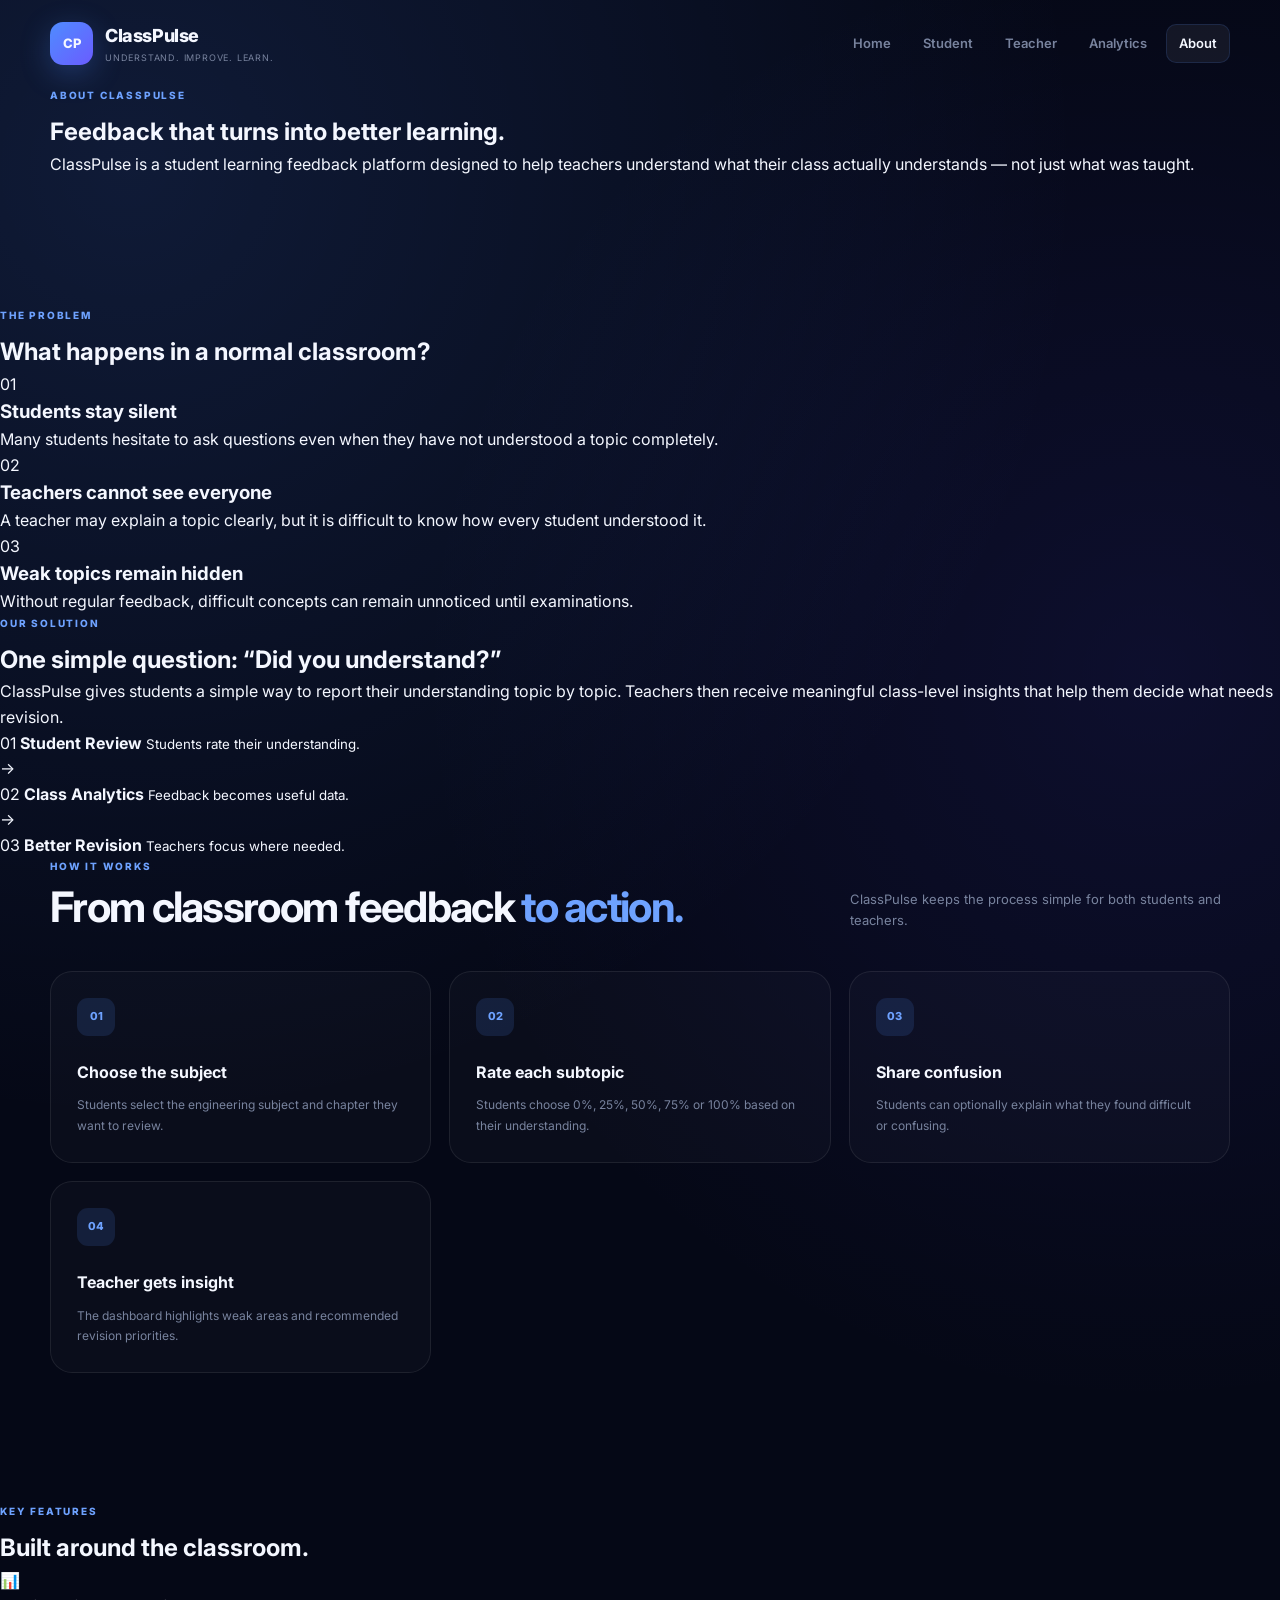
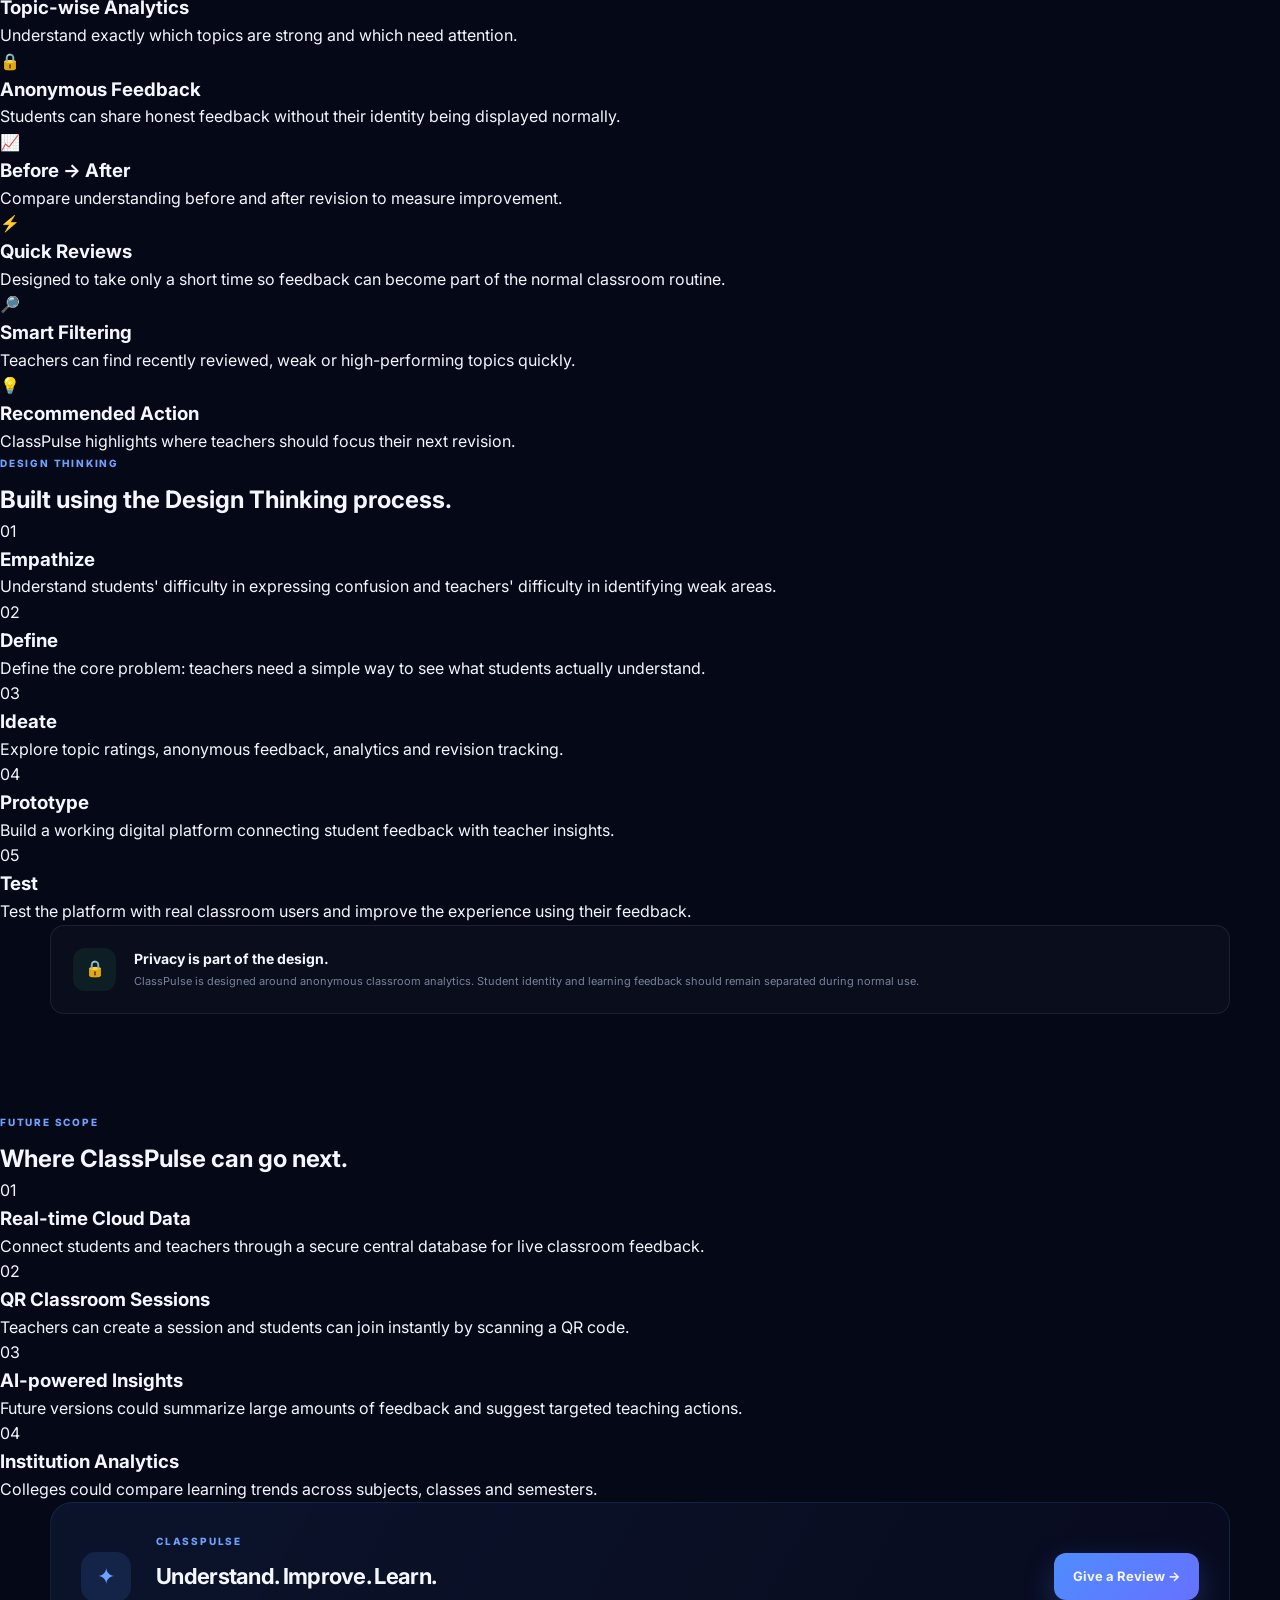
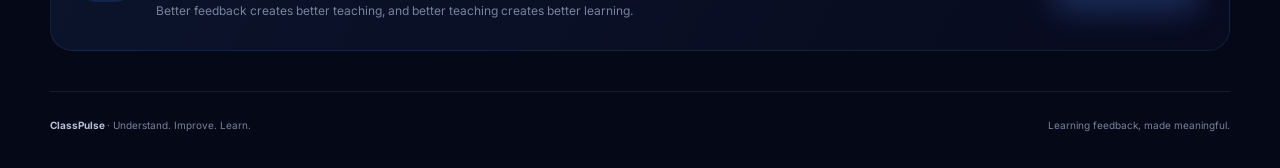
==== about.html @ 03b5fca6 "Create about.html" ====
<!DOCTYPE html>
<html lang="en">

<head>
  <meta charset="UTF-8">
  <meta name="viewport" content="width=device-width, initial-scale=1.0">

  <title>ClassPulse — About the Project</title>

  <link rel="preconnect" href="https://fonts.googleapis.com">
  <link rel="preconnect" href="https://fonts.gstatic.com" crossorigin>

  <link
    href="https://fonts.googleapis.com/css2?family=Inter:wght@400;500;600;700;800&display=swap"
    rel="stylesheet"
  >

  <link rel="stylesheet" href="style.css">
</head>


<body>

  <!-- ================= NAVBAR ================= -->

  <header class="navbar">

    <div class="brand">

      <div class="brand-icon">CP</div>

      <div>
        <h2>ClassPulse</h2>
        <span>Understand. Improve. Learn.</span>
      </div>

    </div>


    <nav>

      <a href="index.html">Home</a>

      <a href="student.html">Student</a>

      <a href="dashboard.html">Teacher</a>

      <a href="analytics.html">Analytics</a>

      <a href="about.html" class="active">About</a>

    </nav>

  </header>



  <main>


    <!-- ================= HERO ================= -->

    <section class="section">

      <div class="about-hero">

        <span class="eyebrow">
          ABOUT CLASSPULSE
        </span>

        <h1>
          Feedback that turns into
          <span>better learning.</span>
        </h1>

        <p>
          ClassPulse is a student learning feedback platform designed
          to help teachers understand what their class actually
          understands — not just what was taught.
        </p>

      </div>

    </section>



    <!-- ================= PROBLEM ================= -->

    <section class="dashboard-panel">

      <div class="panel-header">

        <div>

          <span class="eyebrow">
            THE PROBLEM
          </span>

          <h2>
            What happens in a normal classroom?
          </h2>

        </div>

      </div>


      <div class="about-grid">


        <div class="about-card">

          <div class="about-number">
            01
          </div>

          <h3>
            Students stay silent
          </h3>

          <p>
            Many students hesitate to ask questions even when
            they have not understood a topic completely.
          </p>

        </div>



        <div class="about-card">

          <div class="about-number">
            02
          </div>

          <h3>
            Teachers cannot see everyone
          </h3>

          <p>
            A teacher may explain a topic clearly, but it is
            difficult to know how every student understood it.
          </p>

        </div>



        <div class="about-card">

          <div class="about-number">
            03
          </div>

          <h3>
            Weak topics remain hidden
          </h3>

          <p>
            Without regular feedback, difficult concepts can
            remain unnoticed until examinations.
          </p>

        </div>

      </div>

    </section>



    <!-- ================= SOLUTION ================= -->

    <section class="dashboard-panel">

      <div class="about-solution">

        <div>

          <span class="eyebrow">
            OUR SOLUTION
          </span>

          <h2>
            One simple question:
            <span>“Did you understand?”</span>
          </h2>

          <p>
            ClassPulse gives students a simple way to report their
            understanding topic by topic. Teachers then receive
            meaningful class-level insights that help them decide
            what needs revision.
          </p>

        </div>


        <div class="solution-flow">

          <div>
            <span>01</span>
            <strong>Student Review</strong>
            <small>Students rate their understanding.</small>
          </div>

          <div class="flow-arrow">
            →
          </div>

          <div>
            <span>02</span>
            <strong>Class Analytics</strong>
            <small>Feedback becomes useful data.</small>
          </div>

          <div class="flow-arrow">
            →
          </div>

          <div>
            <span>03</span>
            <strong>Better Revision</strong>
            <small>Teachers focus where needed.</small>
          </div>

        </div>

      </div>

    </section>



    <!-- ================= HOW IT WORKS ================= -->

    <section class="section">

      <div class="section-heading">

        <div>

          <span class="eyebrow">
            HOW IT WORKS
          </span>

          <h2>
            From classroom feedback
            <span>to action.</span>
          </h2>

        </div>

        <p>
          ClassPulse keeps the process simple for both students
          and teachers.
        </p>

      </div>


      <div class="steps">


        <div class="step-card">

          <div class="step-number">
            01
          </div>

          <h3>
            Choose the subject
          </h3>

          <p>
            Students select the engineering subject and
            chapter they want to review.
          </p>

        </div>



        <div class="step-card">

          <div class="step-number">
            02
          </div>

          <h3>
            Rate each subtopic
          </h3>

          <p>
            Students choose 0%, 25%, 50%, 75% or 100%
            based on their understanding.
          </p>

        </div>



        <div class="step-card">

          <div class="step-number">
            03
          </div>

          <h3>
            Share confusion
          </h3>

          <p>
            Students can optionally explain what they found
            difficult or confusing.
          </p>

        </div>



        <div class="step-card">

          <div class="step-number">
            04
          </div>

          <h3>
            Teacher gets insight
          </h3>

          <p>
            The dashboard highlights weak areas and
            recommended revision priorities.
          </p>

        </div>

      </div>

    </section>



    <!-- ================= FEATURES ================= -->

    <section class="dashboard-panel">

      <div class="panel-header">

        <div>

          <span class="eyebrow">
            KEY FEATURES
          </span>

          <h2>
            Built around the classroom.
          </h2>

        </div>

      </div>


      <div class="feature-grid">


        <div class="feature-card">

          <span>📊</span>

          <h3>
            Topic-wise Analytics
          </h3>

          <p>
            Understand exactly which topics are strong
            and which need attention.
          </p>

        </div>



        <div class="feature-card">

          <span>🔒</span>

          <h3>
            Anonymous Feedback
          </h3>

          <p>
            Students can share honest feedback without
            their identity being displayed normally.
          </p>

        </div>



        <div class="feature-card">

          <span>📈</span>

          <h3>
            Before → After
          </h3>

          <p>
            Compare understanding before and after
            revision to measure improvement.
          </p>

        </div>



        <div class="feature-card">

          <span>⚡</span>

          <h3>
            Quick Reviews
          </h3>

          <p>
            Designed to take only a short time so feedback
            can become part of the normal classroom routine.
          </p>

        </div>



        <div class="feature-card">

          <span>🔎</span>

          <h3>
            Smart Filtering
          </h3>

          <p>
            Teachers can find recently reviewed, weak or
            high-performing topics quickly.
          </p>

        </div>



        <div class="feature-card">

          <span>💡</span>

          <h3>
            Recommended Action
          </h3>

          <p>
            ClassPulse highlights where teachers should
            focus their next revision.
          </p>

        </div>

      </div>

    </section>



    <!-- ================= DESIGN THINKING ================= -->

    <section class="dashboard-panel">

      <div class="panel-header">

        <div>

          <span class="eyebrow">
            DESIGN THINKING
          </span>

          <h2>
            Built using the Design Thinking process.
          </h2>

        </div>

      </div>


      <div class="design-thinking">


        <div class="dt-card">

          <span>01</span>

          <h3>
            Empathize
          </h3>

          <p>
            Understand students' difficulty in expressing
            confusion and teachers' difficulty in identifying
            weak areas.
          </p>

        </div>



        <div class="dt-card">

          <span>02</span>

          <h3>
            Define
          </h3>

          <p>
            Define the core problem: teachers need a simple
            way to see what students actually understand.
          </p>

        </div>



        <div class="dt-card">

          <span>03</span>

          <h3>
            Ideate
          </h3>

          <p>
            Explore topic ratings, anonymous feedback,
            analytics and revision tracking.
          </p>

        </div>



        <div class="dt-card">

          <span>04</span>

          <h3>
            Prototype
          </h3>

          <p>
            Build a working digital platform connecting
            student feedback with teacher insights.
          </p>

        </div>



        <div class="dt-card">

          <span>05</span>

          <h3>
            Test
          </h3>

          <p>
            Test the platform with real classroom users
            and improve the experience using their feedback.
          </p>

        </div>

      </div>

    </section>



    <!-- ================= PRIVACY ================= -->

    <section class="privacy-section">

      <div class="privacy-card">

        <div class="privacy-icon">
          🔒
        </div>

        <div>

          <h3>
            Privacy is part of the design.
          </h3>

          <p>
            ClassPulse is designed around anonymous classroom
            analytics. Student identity and learning feedback
            should remain separated during normal use.
          </p>

        </div>

      </div>

    </section>



    <!-- ================= FUTURE SCOPE ================= -->

    <section class="dashboard-panel">

      <div class="panel-header">

        <div>

          <span class="eyebrow">
            FUTURE SCOPE
          </span>

          <h2>
            Where ClassPulse can go next.
          </h2>

        </div>

      </div>


      <div class="future-grid">


        <div class="future-card">

          <span>01</span>

          <h3>
            Real-time Cloud Data
          </h3>

          <p>
            Connect students and teachers through a secure
            central database for live classroom feedback.
          </p>

        </div>



        <div class="future-card">

          <span>02</span>

          <h3>
            QR Classroom Sessions
          </h3>

          <p>
            Teachers can create a session and students can
            join instantly by scanning a QR code.
          </p>

        </div>



        <div class="future-card">

          <span>03</span>

          <h3>
            AI-powered Insights
          </h3>

          <p>
            Future versions could summarize large amounts
            of feedback and suggest targeted teaching actions.
          </p>

        </div>



        <div class="future-card">

          <span>04</span>

          <h3>
            Institution Analytics
          </h3>

          <p>
            Colleges could compare learning trends across
            subjects, classes and semesters.
          </p>

        </div>

      </div>

    </section>



    <!-- ================= FINAL CTA ================= -->

    <section class="insight-section">

      <div class="insight-card">

        <div class="insight-icon">
          ✦
        </div>

        <div>

          <span class="eyebrow">
            CLASSPULSE
          </span>

          <h2>
            Understand. Improve. Learn.
          </h2>

          <p>
            Better feedback creates better teaching,
            and better teaching creates better learning.
          </p>

        </div>

        <a href="student.html" class="primary-btn">
          Give a Review →
        </a>

      </div>

    </section>

  </main>



  <!-- ================= FOOTER ================= -->

  <footer>

    <div>

      <strong>
        ClassPulse
      </strong>

      <span>
        · Understand. Improve. Learn.
      </span>

    </div>

    <p>
      Learning feedback, made meaningful.
    </p>

  </footer>



  <script src="script.js"></script>

</body>

          </html>
---- style.css ----
/* =========================================
   CLASSPULSE — PREMIUM DESIGN SYSTEM
   ========================================= */

:root {
  --bg: #050816;
  --bg-soft: #080d20;
  --card: rgba(15, 23, 48, 0.72);
  --card-solid: #0d1530;

  --blue: #4f8cff;
  --blue-bright: #6ea2ff;
  --blue-soft: rgba(79, 140, 255, 0.14);

  --text: #f4f7ff;
  --text-soft: #b7c1d9;
  --text-muted: #78839e;

  --green: #36d399;
  --yellow: #f6c85f;
  --red: #ff647c;

  --border: rgba(255, 255, 255, 0.08);

  --radius: 22px;
  --radius-small: 14px;

  --shadow:
    0 20px 60px rgba(0, 0, 0, 0.35);

  --transition: 0.25s ease;
}


/* =========================================
   RESET
   ========================================= */

* {
  margin: 0;
  padding: 0;
  box-sizing: border-box;
}

html {
  scroll-behavior: smooth;
}

body {
  min-height: 100vh;

  background:
    radial-gradient(
      circle at 10% 5%,
      rgba(79, 140, 255, 0.14),
      transparent 28%
    ),
    radial-gradient(
      circle at 90% 20%,
      rgba(88, 75, 255, 0.10),
      transparent 25%
    ),
    var(--bg);

  color: var(--text);

  font-family: "Inter", sans-serif;

  line-height: 1.6;

  overflow-x: hidden;
}

a {
  color: inherit;
  text-decoration: none;
}

button {
  font-family: inherit;
}

::selection {
  background: rgba(79, 140, 255, 0.35);
}


/* =========================================
   NAVBAR
   ========================================= */

.navbar {
  width: min(1180px, calc(100% - 40px));

  margin: 0 auto;

  padding: 22px 0;

  display: flex;
  align-items: center;
  justify-content: space-between;

  position: relative;
  z-index: 10;
}

.brand {
  display: flex;
  align-items: center;
  gap: 12px;
}

.brand-icon {
  width: 43px;
  height: 43px;

  display: grid;
  place-items: center;

  border-radius: 13px;

  background:
    linear-gradient(
      135deg,
      var(--blue),
      #6a5cff
    );

  font-size: 13px;
  font-weight: 800;

  box-shadow:
    0 8px 30px rgba(79, 140, 255, 0.28);
}

.brand h2 {
  font-size: 18px;
  font-weight: 800;

  letter-spacing: -0.4px;
}

.brand span {
  display: block;

  color: var(--text-muted);

  font-size: 9px;
  letter-spacing: 0.8px;
  text-transform: uppercase;
}

nav {
  display: flex;
  align-items: center;
  gap: 6px;
}

nav a {
  padding: 9px 13px;

  color: var(--text-muted);

  font-size: 13px;
  font-weight: 600;

  border-radius: 10px;

  transition: var(--transition);
}

nav a:hover,
nav a.active {
  color: var(--text);
  background: rgba(255, 255, 255, 0.06);
}

nav a.active {
  box-shadow:
    inset 0 0 0 1px rgba(79, 140, 255, 0.15);
}


/* =========================================
   HERO
   ========================================= */

.hero {
  width: min(1180px, calc(100% - 40px));

  margin: 80px auto 120px;

  display: grid;

  grid-template-columns: 1.15fr 0.85fr;

  gap: 80px;

  align-items: center;
}

.hero-content {
  max-width: 650px;
}

.badge {
  width: fit-content;

  display: flex;
  align-items: center;
  gap: 8px;

  padding: 7px 12px;

  border: 1px solid rgba(79, 140, 255, 0.18);

  border-radius: 100px;

  background: rgba(79, 140, 255, 0.08);

  color: var(--blue-bright);

  font-size: 11px;
  font-weight: 600;

  margin-bottom: 24px;
}

.pulse-dot {
  width: 7px;
  height: 7px;

  border-radius: 50%;

  background: var(--green);

  box-shadow:
    0 0 12px rgba(54, 211, 153, 0.7);
}

.hero h1 {
  max-width: 700px;

  font-size: clamp(42px, 6vw, 72px);

  line-height: 1.04;

  letter-spacing: -3.5px;

  font-weight: 800;

  margin-bottom: 25px;
}

.hero h1 span {
  display: block;

  background:
    linear-gradient(
      90deg,
      #ffffff,
      var(--blue-bright)
    );

  -webkit-background-clip: text;
  background-clip: text;

  color: transparent;
}

.hero-content > p {
  max-width: 570px;

  color: var(--text-soft);

  font-size: 16px;

  line-height: 1.8;

  margin-bottom: 32px;
}

.hero-buttons {
  display: flex;
  gap: 12px;
  flex-wrap: wrap;
}

.primary-btn,
.secondary-btn {
  display: inline-flex;

  align-items: center;
  justify-content: center;

  padding: 13px 19px;

  border-radius: 12px;

  font-size: 13px;
  font-weight: 700;

  transition:
    transform var(--transition),
    box-shadow var(--transition),
    background var(--transition);
}

.primary-btn {
  background:
    linear-gradient(
      135deg,
      var(--blue),
      #6671ff
    );

  box-shadow:
    0 12px 30px rgba(79, 140, 255, 0.25);
}

.primary-btn:hover {
  transform: translateY(-2px);

  box-shadow:
    0 16px 38px rgba(79, 140, 255, 0.34);
}

.secondary-btn {
  border: 1px solid var(--border);

  background: rgba(255, 255, 255, 0.035);

  color: var(--text-soft);
}

.secondary-btn:hover {
  transform: translateY(-2px);

  background: rgba(255, 255, 255, 0.07);

  color: var(--text);
}


/* =========================================
   HERO STAT CARD
   ========================================= */

.hero-card {
  padding: 28px;

  border: 1px solid var(--border);

  border-radius: 26px;

  background:
    linear-gradient(
      145deg,
      rgba(19, 30, 63, 0.85),
      rgba(9, 15, 34, 0.72)
    );

  backdrop-filter: blur(18px);

  box-shadow: var(--shadow);

  position: relative;

  overflow: hidden;
}

.hero-card::before {
  content: "";

  position: absolute;

  width: 180px;
  height: 180px;

  right: -70px;
  top: -80px;

  background: rgba(79, 140, 255, 0.18);

  filter: blur(50px);

  border-radius: 50%;
}

.card-top {
  display: flex;
  justify-content: space-between;
  align-items: center;

  color: var(--text-muted);

  font-size: 11px;

  margin-bottom: 18px;
}

.live {
  color: var(--green);

  font-size: 9px;
  font-weight: 700;

  letter-spacing: 1px;
}

.hero-card h3 {
  font-size: 21px;

  margin-bottom: 28px;
}

.overall {
  display: flex;

  align-items: center;
  justify-content: space-between;
}

.overall small {
  display: block;

  color: var(--text-muted);

  font-size: 11px;

  margin-bottom: 4px;
}

.overall strong {
  font-size: 34px;

  letter-spacing: -1px;
}

.circle-score {
  width: 72px;
  height: 72px;

  display: grid;
  place-items: center;

  border-radius: 50%;

  border: 5px solid rgba(79, 140, 255, 0.2);

  box-shadow:
    inset 0 0 20px rgba(79, 140, 255, 0.12);

  color: var(--blue-bright);

  font-size: 20px;
  font-weight: 800;
}

.mini-progress {
  height: 7px;

  margin: 24px 0;

  border-radius: 20px;

  background: rgba(255, 255, 255, 0.07);

  overflow: hidden;
}

.mini-progress div {
  height: 100%;

  border-radius: inherit;

  background:
    linear-gradient(
      90deg,
      var(--blue),
      var(--blue-bright)
    );

  box-shadow:
    0 0 16px rgba(79, 140, 255, 0.4);
}

.hero-card-footer {
  display: flex;
  justify-content: space-between;

  color: var(--text-muted);

  font-size: 11px;
}


/* =========================================
   GENERAL SECTIONS
   ========================================= */

.section,
.teacher-section,
.insight-section,
.privacy-section {
  width: min(1180px, calc(100% - 40px));

  margin-left: auto;
  margin-right: auto;
}

.section {
  margin-bottom: 130px;
}

.teacher-section {
  margin-bottom: 110px;
}

.section-heading {
  display: flex;

  align-items: flex-end;
  justify-content: space-between;

  gap: 30px;

  margin-bottom: 40px;
}

.eyebrow {
  display: block;

  color: var(--blue-bright);

  font-size: 10px;
  font-weight: 800;

  letter-spacing: 1.8px;

  margin-bottom: 10px;
}

.section-heading h2 {
  font-size: clamp(28px, 4vw, 42px);

  line-height: 1.1;

  letter-spacing: -1.7px;
}

.section-heading h2 span {
  color: var(--blue-bright);
}

.section-heading > p {
  max-width: 380px;

  color: var(--text-muted);

  font-size: 13px;
}


/* =========================================
   HOW IT WORKS
   ========================================= */

.steps {
  display: grid;

  grid-template-columns:
    repeat(3, 1fr);

  gap: 18px;
}

.step-card {
  padding: 26px;

  border: 1px solid var(--border);

  border-radius: var(--radius);

  background:
    rgba(255, 255, 255, 0.025);

  transition:
    transform var(--transition),
    border-color var(--transition),
    background var(--transition);
}

.step-card:hover {
  transform: translateY(-5px);

  border-color:
    rgba(79, 140, 255, 0.2);

  background:
    rgba(79, 140, 255, 0.045);
}

.step-number {
  width: 38px;
  height: 38px;

  display: grid;
  place-items: center;

  margin-bottom: 24px;

  border-radius: 11px;

  background: var(--blue-soft);

  color: var(--blue-bright);

  font-size: 11px;
  font-weight: 800;
}

.step-card h3 {
  font-size: 16px;

  margin-bottom: 10px;
}

.step-card p {
  color: var(--text-muted);

  font-size: 12px;

  line-height: 1.7;
}


/* =========================================
   SUBJECT CARDS
   ========================================= */

.subjects-grid {
  display: grid;

  grid-template-columns:
    repeat(2, 1fr);

  gap: 15px;
}

.subject-card {
  min-height: 150px;

  display: flex;

  align-items: center;

  gap: 17px;

  padding: 21px;

  border: 1px solid var(--border);

  border-radius: var(--radius);

  background:
    linear-gradient(
      145deg,
      rgba(17, 27, 56, 0.72),
      rgba(9, 14, 31, 0.72)
    );

  backdrop-filter: blur(14px);

  transition:
    transform var(--transition),
    border-color var(--transition),
    box-shadow var(--transition);

  position: relative;

  overflow: hidden;
}

.subject-card::after {
  content: "";

  position: absolute;

  width: 100px;
  height: 100px;

  right: -50px;
  bottom: -50px;

  border-radius: 50%;

  background: rgba(79, 140, 255, 0.09);

  filter: blur(20px);

  transition: var(--transition);
}

.subject-card:hover {
  transform: translateY(-4px);

  border-color:
    rgba(79, 140, 255, 0.28);

  box-shadow:
    0 18px 45px rgba(0, 0, 0, 0.22);
}

.subject-card:hover::after {
  transform: scale(1.5);
}

.subject-icon {
  width: 52px;
  height: 52px;

  flex-shrink: 0;

  display: grid;
  place-items: center;

  border-radius: 15px;

  background:
    linear-gradient(
      135deg,
      rgba(79, 140, 255, 0.18),
      rgba(105, 91, 255, 0.15)
    );

  border:
    1px solid rgba(79, 140, 255, 0.14);

  color: var(--blue-bright);

  font-size: 13px;
  font-weight: 800;
}

.subject-info {
  min-width: 0;

  flex: 1;
}

.subject-info h3 {
  font-size: 14px;

  margin-bottom: 4px;

  white-space: nowrap;

  overflow: hidden;

  text-overflow: ellipsis;
}

.subject-info p {
  color: var(--text-muted);

  font-size: 10px;

  margin-bottom: 14px;
}

.subject-progress {
  height: 5px;

  background:
    rgba(255, 255, 255, 0.07);

  border-radius: 20px;

  overflow: hidden;

  margin-bottom: 8px;
}

.subject-progress div {
  height: 100%;

  border-radius: inherit;

  background:
    linear-gradient(
      90deg,
      var(--blue),
      var(--blue-bright)
    );
}

.subject-bottom {
  display: flex;

  justify-content: space-between;

  font-size: 9px;

  color: var(--text-muted);
}

.subject-bottom strong {
  color: var(--text-soft);
}

.arrow {
  color: var(--text-muted);

  font-size: 18px;

  transition: var(--transition);
}

.subject-card:hover .arrow {
  color: var(--blue-bright);

  transform: translateX(4px);
}


/* =========================================
   INSIGHT SECTION
   ========================================= */

.insight-section {
  margin-bottom: 40px;
}

.insight-card {
  display: grid;

  grid-template-columns:
    auto 1fr auto;

  align-items: center;

  gap: 25px;

  padding: 30px;

  border: 1px solid rgba(79, 140, 255, 0.14);

  border-radius: var(--radius);

  background:
    linear-gradient(
      120deg,
      rgba(79, 140, 255, 0.09),
      rgba(99, 85, 255, 0.045)
    );
}

.insight-icon {
  width: 50px;
  height: 50px;

  display: grid;
  place-items: center;

  border-radius: 15px;

  background: var(--blue-soft);

  color: var(--blue-bright);

  font-size: 22px;
}

.insight-card h2 {
  font-size: 22px;

  letter-spacing: -0.7px;

  margin-bottom: 6px;
}

.insight-card p {
  max-width: 600px;

  color: var(--text-muted);

  font-size: 12px;
}

.insight-result {
  min-width: 210px;

  padding: 17px;

  border:
    1px solid rgba(255, 255, 255, 0.07);

  border-radius: 15px;

  background:
    rgba(0, 0, 0, 0.16);
}

.insight-result span,
.insight-result small {
  display: block;

  color: var(--text-muted);

  font-size: 9px;
}

.insight-result strong {
  display: block;

  color: var(--text);

  font-size: 13px;

  margin: 5px 0;
}


/* =========================================
   PRIVACY
   ========================================= */

.privacy-section {
  margin-bottom: 100px;
}

.privacy-card {
  display: flex;

  align-items: center;

  gap: 18px;

  padding: 22px;

  border: 1px solid var(--border);

  border-radius: var(--radius-small);

  background:
    rgba(255, 255, 255, 0.025);
}

.privacy-icon {
  width: 43px;
  height: 43px;

  flex-shrink: 0;

  display: grid;
  place-items: center;

  border-radius: 12px;

  background:
    rgba(54, 211, 153, 0.08);
}

.privacy-card h3 {
  font-size: 14px;

  margin-bottom: 3px;
}

.privacy-card p {
  color: var(--text-muted);

  font-size: 11px;
}


/* =========================================
   FOOTER
   ========================================= */

footer {
  width: min(1180px, calc(100% - 40px));

  margin: 0 auto;

  padding: 25px 0 35px;

  border-top: 1px solid var(--border);

  display: flex;

  justify-content: space-between;

  gap: 20px;

  color: var(--text-muted);

  font-size: 10px;
}

footer strong {
  color: var(--text-soft);
}

footer p {
  text-align: right;
}


/* =========================================
   MOBILE
   ========================================= */

@media (max-width: 850px) {

  .navbar {
    flex-direction: column;

    align-items: flex-start;

    gap: 18px;
  }

  nav {
    width: 100%;

    overflow-x: auto;

    padding-bottom: 3px;
  }

  nav a {
    white-space: nowrap;
  }


  .hero {
    grid-template-columns: 1fr;

    gap: 45px;

    margin-top: 55px;

    margin-bottom: 90px;
  }

  .hero h1 {
    letter-spacing: -2.5px;
  }


  .steps {
    grid-template-columns: 1fr;
  }


  .subjects-grid {
    grid-template-columns: 1fr;
  }


  .section-heading {
    flex-direction: column;

    align-items: flex-start;
  }


  .insight-card {
    grid-template-columns: auto 1fr;
  }

  .insight-result {
    grid-column: 1 / -1;

    width: 100%;
  }

}


@media (max-width: 520px) {

  .navbar,
  .hero,
  .section,
  .teacher-section,
  .insight-section,
  .privacy-section,
  footer {
    width: min(100% - 26px, 1180px);
  }


  .navbar {
    padding-top: 16px;
  }


  .hero {
    margin-top: 42px;
  }


  .hero h1 {
    font-size: 42px;

    letter-spacing: -2.2px;
  }

  .hero-content > p {
    font-size: 14px;
  }


  .hero-card {
    padding: 22px;
  }


  .subject-card {
    padding: 17px;

    min-height: 135px;
  }

  .subject-icon {
    width: 45px;
    height: 45px;

    border-radius: 13px;
  }


  .subject-info h3 {
    white-space: normal;
  }


  .insight-card {
    padding: 22px;

    grid-template-columns: 1fr;
  }

  .insight-icon {
    width: 45px;
    height: 45px;
  }


  .privacy-card {
    align-items: flex-start;
  }


  footer {
    flex-direction: column;
  }

  footer p {
    text-align: left;
  }

}


/* =========================================
   SUBTLE ANIMATION
   ========================================= */

@keyframes floatIn {

  from {
    opacity: 0;
    transform: translateY(12px);
  }

  to {
    opacity: 1;
    transform: translateY(0);
  }

}

.hero-content,
.hero-card,
.step-card,
.subject-card,
.insight-card,
.privacy-card {
  animation: floatIn 0.7s ease both;
    }/* ============================= */
/* STUDENT REVIEW PAGE */
/* ============================= */

.student-subject {
  width: 100%;
  border: 1px solid var(--border);
  background: rgba(255,255,255,0.03);
  color: var(--text);
  text-align: left;
  cursor: pointer;
  transition: 0.25s ease;
}

.student-subject:hover,
.student-subject.selected {
  border-color: var(--blue);
  background: rgba(37,99,235,0.12);
  transform: translateY(-3px);
}

.chapter-list {
  display: grid;
  gap: 12px;
  margin-top: 25px;
}

.chapter-list button {
  width: 100%;
  display: grid;
  grid-template-columns: 45px 1fr auto;
  align-items: center;
  gap: 15px;
  padding: 18px;
  border-radius: 16px;
  border: 1px solid var(--border);
  background: rgba(255,255,255,0.03);
  color: var(--text);
  text-align: left;
  cursor: pointer;
  transition: 0.25s ease;
}

.chapter-list button:hover,
.chapter-list button.selected {
  border-color: var(--blue);
  background: rgba(37,99,235,0.12);
  transform: translateX(4px);
}

.chapter-list button span {
  color: var(--blue);
  font-weight: 800;
}

.chapter-list button strong {
  font-size: 16px;
}

.chapter-list button small {
  color: var(--muted);
}


/* TOPIC RATINGS */

.topic-rating {
  margin-top: 22px;
  padding: 22px;
  border: 1px solid var(--border);
  border-radius: 18px;
  background: rgba(255,255,255,0.025);
}

.topic-title h3 {
  margin-bottom: 6px;
}

.topic-title p {
  color: var(--muted);
  font-size: 14px;
}


.rating-options {
  display: flex;
  gap: 10px;
  flex-wrap: wrap;
  margin-top: 18px;
}

.rating-options label {
  cursor: pointer;
}

.rating-options input {
  display: none;
}

.rating-options span {
  display: block;
  min-width: 58px;
  padding: 11px 13px;
  text-align: center;
  border-radius: 12px;
  border: 1px solid var(--border);
  color: var(--muted);
  transition: 0.2s ease;
}

.rating-options span:hover {
  border-color: var(--blue);
  color: white;
}

.rating-options input:checked + span {
  background: var(--blue);
  border-color: var(--blue);
  color: white;
  box-shadow: 0 0 18px rgba(37,99,235,0.35);
}


/* CHECKBOXES */

.checkbox-grid {
  display: grid;
  grid-template-columns: repeat(2, 1fr);
  gap: 12px;
  margin: 18px 0 25px;
}

.checkbox-grid label {
  padding: 14px;
  border: 1px solid var(--border);
  border-radius: 12px;
  background: rgba(255,255,255,0.025);
  cursor: pointer;
}

.checkbox-grid input {
  margin-right: 8px;
  accent-color: var(--blue);
}


/* REVIEW TEXTAREA */

.review-label {
  display: block;
  margin-bottom: 10px;
  font-weight: 600;
}

textarea {
  width: 100%;
  min-height: 130px;
  resize: vertical;
  padding: 16px;
  border-radius: 14px;
  border: 1px solid var(--border);
  background: rgba(255,255,255,0.04);
  color: white;
  font-family: inherit;
  outline: none;
}

textarea:focus {
  border-color: var(--blue);
  box-shadow: 0 0 20px rgba(37,99,235,0.15);
}

.privacy-note {
  margin-top: 18px;
  padding: 14px;
  border-radius: 12px;
  background: rgba(34,197,94,0.07);
  border: 1px solid rgba(34,197,94,0.2);
  color: #b7e8c4;
  font-size: 13px;
}

.submit-review {
  margin-top: 22px;
  border: none;
  cursor: pointer;
}


/* MOBILE */

@media (max-width: 650px) {

  .checkbox-grid {
    grid-template-columns: 1fr;
  }

  .chapter-list button {
    grid-template-columns: 35px 1fr;
  }

  .chapter-list button small {
    grid-column: 2;
  }

  .rating-options {
    gap: 7px;
  }

  .rating-options span {
    min-width: 50px;
    padding: 10px 8px;
    font-size: 13px;
  }

   }
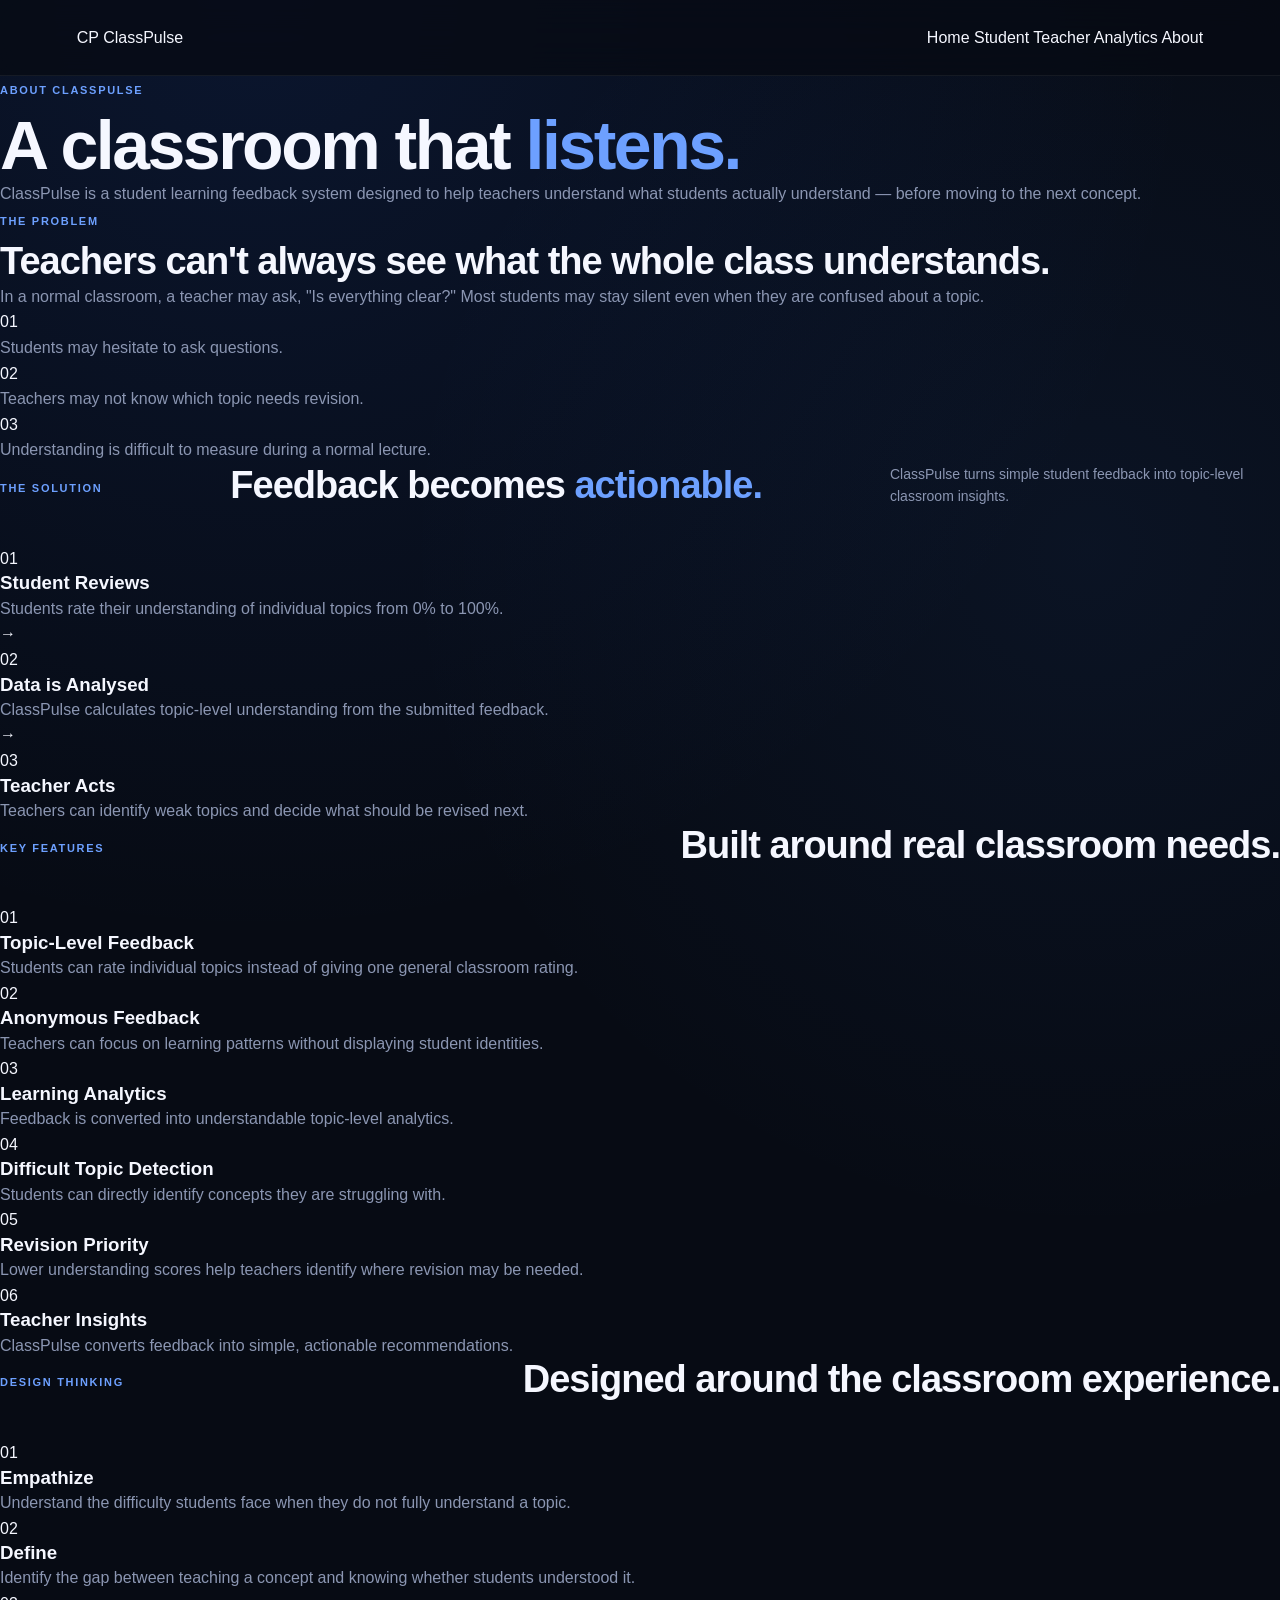
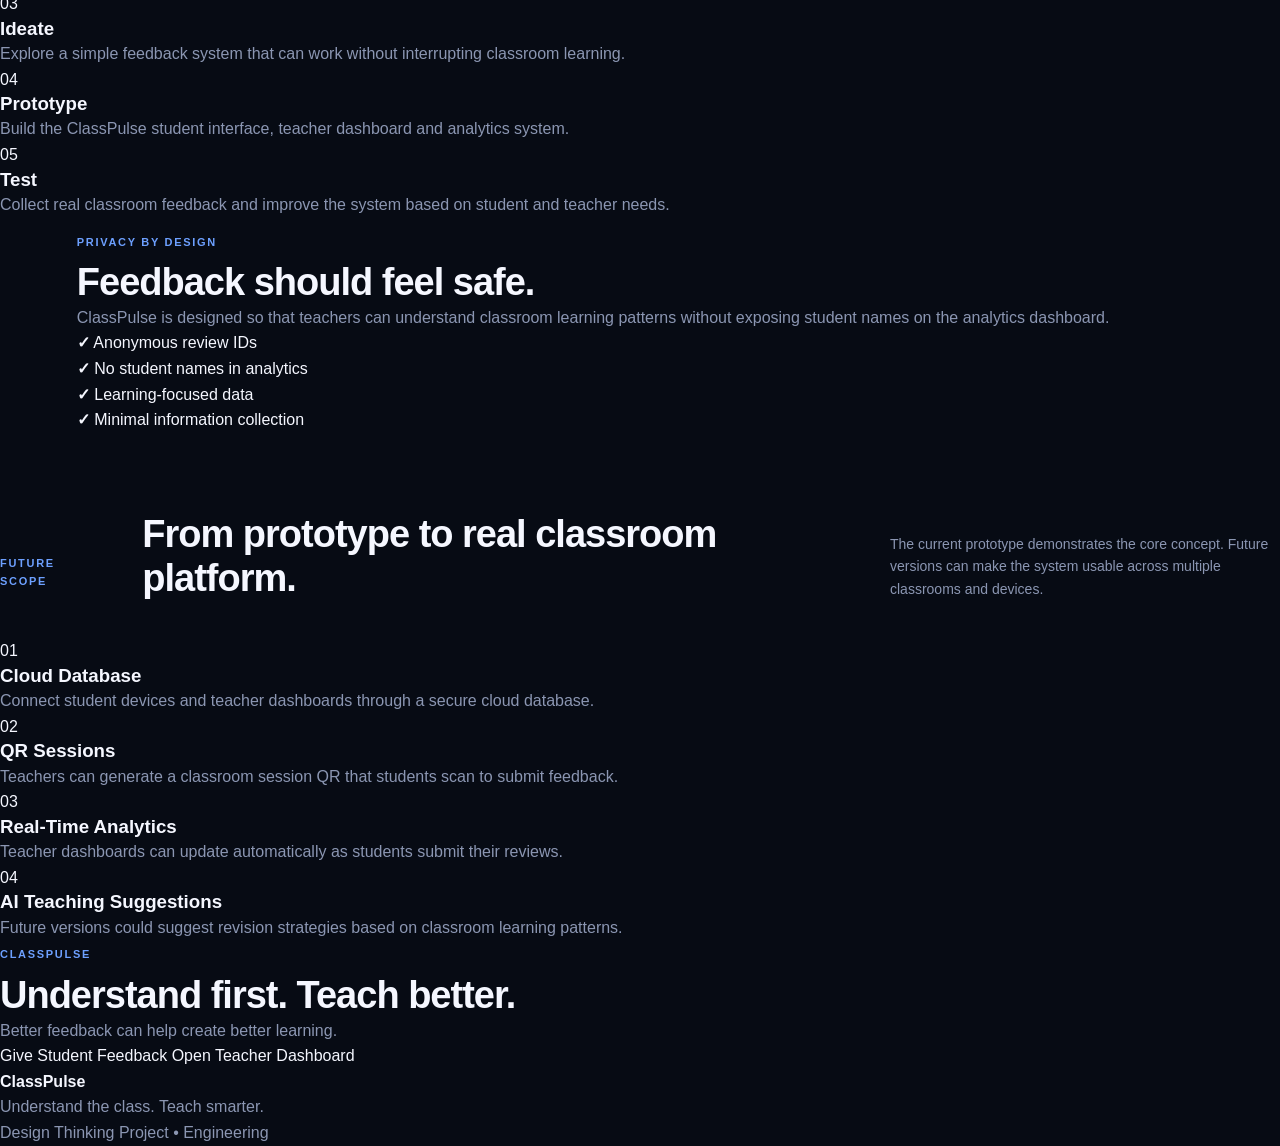
==== commit 0ca066a1: "Update about.html" ====
--- a/about.html
+++ b/about.html
@@ -1,783 +1,622 @@
 <!DOCTYPE html>
 <html lang="en">
-
 <head>
   <meta charset="UTF-8">
   <meta name="viewport" content="width=device-width, initial-scale=1.0">
 
-  <title>ClassPulse — About the Project</title>
-
-  <link rel="preconnect" href="https://fonts.googleapis.com">
-  <link rel="preconnect" href="https://fonts.gstatic.com" crossorigin>
-
-  <link
-    href="https://fonts.googleapis.com/css2?family=Inter:wght@400;500;600;700;800&display=swap"
-    rel="stylesheet"
-  >
+  <title>ClassPulse — About</title>
 
   <link rel="stylesheet" href="style.css">
 </head>
 
-
 <body>
 
-  <!-- ================= NAVBAR ================= -->
-
-  <header class="navbar">
-
-    <div class="brand">
-
-      <div class="brand-icon">CP</div>
-
-      <div>
-        <h2>ClassPulse</h2>
-        <span>Understand. Improve. Learn.</span>
+<!-- NAVBAR -->
+<nav class="navbar">
+
+  <div class="nav-brand">
+    <span class="brand-mark">CP</span>
+    <span>ClassPulse</span>
+  </div>
+
+  <div class="nav-links">
+    <a href="index.html">Home</a>
+    <a href="student.html">Student</a>
+    <a href="dashboard.html">Teacher</a>
+    <a href="analytics.html">Analytics</a>
+    <a href="about.html" class="active">About</a>
+  </div>
+
+</nav>
+
+
+<!-- HERO -->
+<section class="about-hero">
+
+  <span class="eyebrow">
+    ABOUT CLASSPULSE
+  </span>
+
+  <h1>
+    A classroom that
+    <span>listens.</span>
+  </h1>
+
+  <p>
+    ClassPulse is a student learning feedback system designed
+    to help teachers understand what students actually understand
+    — before moving to the next concept.
+  </p>
+
+</section>
+
+
+<!-- PROBLEM -->
+<section class="about-grid">
+
+  <div class="about-card">
+
+    <span class="eyebrow">
+      THE PROBLEM
+    </span>
+
+    <h2>
+      Teachers can't always see
+      what the whole class understands.
+    </h2>
+
+    <p>
+      In a normal classroom, a teacher may ask,
+      "Is everything clear?"
+      Most students may stay silent even when they
+      are confused about a topic.
+    </p>
+
+  </div>
+
+
+  <div class="about-card problem-list">
+
+    <div>
+      <span>01</span>
+
+      <p>
+        Students may hesitate to ask questions.
+      </p>
+    </div>
+
+
+    <div>
+      <span>02</span>
+
+      <p>
+        Teachers may not know which topic needs revision.
+      </p>
+    </div>
+
+
+    <div>
+      <span>03</span>
+
+      <p>
+        Understanding is difficult to measure
+        during a normal lecture.
+      </p>
+    </div>
+
+  </div>
+
+</section>
+
+
+<!-- SOLUTION -->
+<section class="about-solution">
+
+  <div class="section-heading">
+
+    <span class="eyebrow">
+      THE SOLUTION
+    </span>
+
+    <h2>
+      Feedback becomes
+      <span>actionable.</span>
+    </h2>
+
+    <p>
+      ClassPulse turns simple student feedback into
+      topic-level classroom insights.
+    </p>
+
+  </div>
+
+
+  <div class="solution-flow">
+
+    <div class="solution-step">
+
+      <span>01</span>
+
+      <h3>
+        Student Reviews
+      </h3>
+
+      <p>
+        Students rate their understanding of individual
+        topics from 0% to 100%.
+      </p>
+
+    </div>
+
+
+    <div class="flow-arrow">
+      →
+    </div>
+
+
+    <div class="solution-step">
+
+      <span>02</span>
+
+      <h3>
+        Data is Analysed
+      </h3>
+
+      <p>
+        ClassPulse calculates topic-level understanding
+        from the submitted feedback.
+      </p>
+
+    </div>
+
+
+    <div class="flow-arrow">
+      →
+    </div>
+
+
+    <div class="solution-step">
+
+      <span>03</span>
+
+      <h3>
+        Teacher Acts
+      </h3>
+
+      <p>
+        Teachers can identify weak topics and decide
+        what should be revised next.
+      </p>
+
+    </div>
+
+  </div>
+
+</section>
+
+
+<!-- FEATURES -->
+<section class="about-section">
+
+  <div class="section-heading">
+
+    <span class="eyebrow">
+      KEY FEATURES
+    </span>
+
+    <h2>
+      Built around real classroom needs.
+    </h2>
+
+  </div>
+
+
+  <div class="feature-grid">
+
+    <div class="feature-card">
+
+      <div class="feature-number">
+        01
       </div>
 
-    </div>
-
-
-    <nav>
-
-      <a href="index.html">Home</a>
-
-      <a href="student.html">Student</a>
-
-      <a href="dashboard.html">Teacher</a>
-
-      <a href="analytics.html">Analytics</a>
-
-      <a href="about.html" class="active">About</a>
-
-    </nav>
-
-  </header>
-
-
-
-  <main>
-
-
-    <!-- ================= HERO ================= -->
-
-    <section class="section">
-
-      <div class="about-hero">
-
-        <span class="eyebrow">
-          ABOUT CLASSPULSE
-        </span>
-
-        <h1>
-          Feedback that turns into
-          <span>better learning.</span>
-        </h1>
-
-        <p>
-          ClassPulse is a student learning feedback platform designed
-          to help teachers understand what their class actually
-          understands — not just what was taught.
-        </p>
-
+      <h3>
+        Topic-Level Feedback
+      </h3>
+
+      <p>
+        Students can rate individual topics instead
+        of giving one general classroom rating.
+      </p>
+
+    </div>
+
+
+    <div class="feature-card">
+
+      <div class="feature-number">
+        02
       </div>
 
-    </section>
-
-
-
-    <!-- ================= PROBLEM ================= -->
-
-    <section class="dashboard-panel">
-
-      <div class="panel-header">
-
-        <div>
-
-          <span class="eyebrow">
-            THE PROBLEM
-          </span>
-
-          <h2>
-            What happens in a normal classroom?
-          </h2>
-
-        </div>
-
+      <h3>
+        Anonymous Feedback
+      </h3>
+
+      <p>
+        Teachers can focus on learning patterns
+        without displaying student identities.
+      </p>
+
+    </div>
+
+
+    <div class="feature-card">
+
+      <div class="feature-number">
+        03
       </div>
 
-
-      <div class="about-grid">
-
-
-        <div class="about-card">
-
-          <div class="about-number">
-            01
-          </div>
-
-          <h3>
-            Students stay silent
-          </h3>
-
-          <p>
-            Many students hesitate to ask questions even when
-            they have not understood a topic completely.
-          </p>
-
-        </div>
-
-
-
-        <div class="about-card">
-
-          <div class="about-number">
-            02
-          </div>
-
-          <h3>
-            Teachers cannot see everyone
-          </h3>
-
-          <p>
-            A teacher may explain a topic clearly, but it is
-            difficult to know how every student understood it.
-          </p>
-
-        </div>
-
-
-
-        <div class="about-card">
-
-          <div class="about-number">
-            03
-          </div>
-
-          <h3>
-            Weak topics remain hidden
-          </h3>
-
-          <p>
-            Without regular feedback, difficult concepts can
-            remain unnoticed until examinations.
-          </p>
-
-        </div>
-
+      <h3>
+        Learning Analytics
+      </h3>
+
+      <p>
+        Feedback is converted into understandable
+        topic-level analytics.
+      </p>
+
+    </div>
+
+
+    <div class="feature-card">
+
+      <div class="feature-number">
+        04
       </div>
 
-    </section>
-
-
-
-    <!-- ================= SOLUTION ================= -->
-
-    <section class="dashboard-panel">
-
-      <div class="about-solution">
-
-        <div>
-
-          <span class="eyebrow">
-            OUR SOLUTION
-          </span>
-
-          <h2>
-            One simple question:
-            <span>“Did you understand?”</span>
-          </h2>
-
-          <p>
-            ClassPulse gives students a simple way to report their
-            understanding topic by topic. Teachers then receive
-            meaningful class-level insights that help them decide
-            what needs revision.
-          </p>
-
-        </div>
-
-
-        <div class="solution-flow">
-
-          <div>
-            <span>01</span>
-            <strong>Student Review</strong>
-            <small>Students rate their understanding.</small>
-          </div>
-
-          <div class="flow-arrow">
-            →
-          </div>
-
-          <div>
-            <span>02</span>
-            <strong>Class Analytics</strong>
-            <small>Feedback becomes useful data.</small>
-          </div>
-
-          <div class="flow-arrow">
-            →
-          </div>
-
-          <div>
-            <span>03</span>
-            <strong>Better Revision</strong>
-            <small>Teachers focus where needed.</small>
-          </div>
-
-        </div>
-
+      <h3>
+        Difficult Topic Detection
+      </h3>
+
+      <p>
+        Students can directly identify concepts
+        they are struggling with.
+      </p>
+
+    </div>
+
+
+    <div class="feature-card">
+
+      <div class="feature-number">
+        05
       </div>
 
-    </section>
-
-
-
-    <!-- ================= HOW IT WORKS ================= -->
-
-    <section class="section">
-
-      <div class="section-heading">
-
-        <div>
-
-          <span class="eyebrow">
-            HOW IT WORKS
-          </span>
-
-          <h2>
-            From classroom feedback
-            <span>to action.</span>
-          </h2>
-
-        </div>
-
-        <p>
-          ClassPulse keeps the process simple for both students
-          and teachers.
-        </p>
-
+      <h3>
+        Revision Priority
+      </h3>
+
+      <p>
+        Lower understanding scores help teachers
+        identify where revision may be needed.
+      </p>
+
+    </div>
+
+
+    <div class="feature-card">
+
+      <div class="feature-number">
+        06
       </div>
 
-
-      <div class="steps">
-
-
-        <div class="step-card">
-
-          <div class="step-number">
-            01
-          </div>
-
-          <h3>
-            Choose the subject
-          </h3>
-
-          <p>
-            Students select the engineering subject and
-            chapter they want to review.
-          </p>
-
-        </div>
-
-
-
-        <div class="step-card">
-
-          <div class="step-number">
-            02
-          </div>
-
-          <h3>
-            Rate each subtopic
-          </h3>
-
-          <p>
-            Students choose 0%, 25%, 50%, 75% or 100%
-            based on their understanding.
-          </p>
-
-        </div>
-
-
-
-        <div class="step-card">
-
-          <div class="step-number">
-            03
-          </div>
-
-          <h3>
-            Share confusion
-          </h3>
-
-          <p>
-            Students can optionally explain what they found
-            difficult or confusing.
-          </p>
-
-        </div>
-
-
-
-        <div class="step-card">
-
-          <div class="step-number">
-            04
-          </div>
-
-          <h3>
-            Teacher gets insight
-          </h3>
-
-          <p>
-            The dashboard highlights weak areas and
-            recommended revision priorities.
-          </p>
-
-        </div>
-
-      </div>
-
-    </section>
-
-
-
-    <!-- ================= FEATURES ================= -->
-
-    <section class="dashboard-panel">
-
-      <div class="panel-header">
-
-        <div>
-
-          <span class="eyebrow">
-            KEY FEATURES
-          </span>
-
-          <h2>
-            Built around the classroom.
-          </h2>
-
-        </div>
-
-      </div>
-
-
-      <div class="feature-grid">
-
-
-        <div class="feature-card">
-
-          <span>📊</span>
-
-          <h3>
-            Topic-wise Analytics
-          </h3>
-
-          <p>
-            Understand exactly which topics are strong
-            and which need attention.
-          </p>
-
-        </div>
-
-
-
-        <div class="feature-card">
-
-          <span>🔒</span>
-
-          <h3>
-            Anonymous Feedback
-          </h3>
-
-          <p>
-            Students can share honest feedback without
-            their identity being displayed normally.
-          </p>
-
-        </div>
-
-
-
-        <div class="feature-card">
-
-          <span>📈</span>
-
-          <h3>
-            Before → After
-          </h3>
-
-          <p>
-            Compare understanding before and after
-            revision to measure improvement.
-          </p>
-
-        </div>
-
-
-
-        <div class="feature-card">
-
-          <span>⚡</span>
-
-          <h3>
-            Quick Reviews
-          </h3>
-
-          <p>
-            Designed to take only a short time so feedback
-            can become part of the normal classroom routine.
-          </p>
-
-        </div>
-
-
-
-        <div class="feature-card">
-
-          <span>🔎</span>
-
-          <h3>
-            Smart Filtering
-          </h3>
-
-          <p>
-            Teachers can find recently reviewed, weak or
-            high-performing topics quickly.
-          </p>
-
-        </div>
-
-
-
-        <div class="feature-card">
-
-          <span>💡</span>
-
-          <h3>
-            Recommended Action
-          </h3>
-
-          <p>
-            ClassPulse highlights where teachers should
-            focus their next revision.
-          </p>
-
-        </div>
-
-      </div>
-
-    </section>
-
-
-
-    <!-- ================= DESIGN THINKING ================= -->
-
-    <section class="dashboard-panel">
-
-      <div class="panel-header">
-
-        <div>
-
-          <span class="eyebrow">
-            DESIGN THINKING
-          </span>
-
-          <h2>
-            Built using the Design Thinking process.
-          </h2>
-
-        </div>
-
-      </div>
-
-
-      <div class="design-thinking">
-
-
-        <div class="dt-card">
-
-          <span>01</span>
-
-          <h3>
-            Empathize
-          </h3>
-
-          <p>
-            Understand students' difficulty in expressing
-            confusion and teachers' difficulty in identifying
-            weak areas.
-          </p>
-
-        </div>
-
-
-
-        <div class="dt-card">
-
-          <span>02</span>
-
-          <h3>
-            Define
-          </h3>
-
-          <p>
-            Define the core problem: teachers need a simple
-            way to see what students actually understand.
-          </p>
-
-        </div>
-
-
-
-        <div class="dt-card">
-
-          <span>03</span>
-
-          <h3>
-            Ideate
-          </h3>
-
-          <p>
-            Explore topic ratings, anonymous feedback,
-            analytics and revision tracking.
-          </p>
-
-        </div>
-
-
-
-        <div class="dt-card">
-
-          <span>04</span>
-
-          <h3>
-            Prototype
-          </h3>
-
-          <p>
-            Build a working digital platform connecting
-            student feedback with teacher insights.
-          </p>
-
-        </div>
-
-
-
-        <div class="dt-card">
-
-          <span>05</span>
-
-          <h3>
-            Test
-          </h3>
-
-          <p>
-            Test the platform with real classroom users
-            and improve the experience using their feedback.
-          </p>
-
-        </div>
-
-      </div>
-
-    </section>
-
-
-
-    <!-- ================= PRIVACY ================= -->
-
-    <section class="privacy-section">
-
-      <div class="privacy-card">
-
-        <div class="privacy-icon">
-          🔒
-        </div>
-
-        <div>
-
-          <h3>
-            Privacy is part of the design.
-          </h3>
-
-          <p>
-            ClassPulse is designed around anonymous classroom
-            analytics. Student identity and learning feedback
-            should remain separated during normal use.
-          </p>
-
-        </div>
-
-      </div>
-
-    </section>
-
-
-
-    <!-- ================= FUTURE SCOPE ================= -->
-
-    <section class="dashboard-panel">
-
-      <div class="panel-header">
-
-        <div>
-
-          <span class="eyebrow">
-            FUTURE SCOPE
-          </span>
-
-          <h2>
-            Where ClassPulse can go next.
-          </h2>
-
-        </div>
-
-      </div>
-
-
-      <div class="future-grid">
-
-
-        <div class="future-card">
-
-          <span>01</span>
-
-          <h3>
-            Real-time Cloud Data
-          </h3>
-
-          <p>
-            Connect students and teachers through a secure
-            central database for live classroom feedback.
-          </p>
-
-        </div>
-
-
-
-        <div class="future-card">
-
-          <span>02</span>
-
-          <h3>
-            QR Classroom Sessions
-          </h3>
-
-          <p>
-            Teachers can create a session and students can
-            join instantly by scanning a QR code.
-          </p>
-
-        </div>
-
-
-
-        <div class="future-card">
-
-          <span>03</span>
-
-          <h3>
-            AI-powered Insights
-          </h3>
-
-          <p>
-            Future versions could summarize large amounts
-            of feedback and suggest targeted teaching actions.
-          </p>
-
-        </div>
-
-
-
-        <div class="future-card">
-
-          <span>04</span>
-
-          <h3>
-            Institution Analytics
-          </h3>
-
-          <p>
-            Colleges could compare learning trends across
-            subjects, classes and semesters.
-          </p>
-
-        </div>
-
-      </div>
-
-    </section>
-
-
-
-    <!-- ================= FINAL CTA ================= -->
-
-    <section class="insight-section">
-
-      <div class="insight-card">
-
-        <div class="insight-icon">
-          ✦
-        </div>
-
-        <div>
-
-          <span class="eyebrow">
-            CLASSPULSE
-          </span>
-
-          <h2>
-            Understand. Improve. Learn.
-          </h2>
-
-          <p>
-            Better feedback creates better teaching,
-            and better teaching creates better learning.
-          </p>
-
-        </div>
-
-        <a href="student.html" class="primary-btn">
-          Give a Review →
-        </a>
-
-      </div>
-
-    </section>
-
-  </main>
-
-
-
-  <!-- ================= FOOTER ================= -->
-
-  <footer>
-
-    <div>
-
-      <strong>
-        ClassPulse
-      </strong>
-
-      <span>
-        · Understand. Improve. Learn.
-      </span>
-
-    </div>
+      <h3>
+        Teacher Insights
+      </h3>
+
+      <p>
+        ClassPulse converts feedback into simple,
+        actionable recommendations.
+      </p>
+
+    </div>
+
+  </div>
+
+</section>
+
+
+<!-- DESIGN THINKING -->
+<section class="design-thinking">
+
+  <div class="section-heading">
+
+    <span class="eyebrow">
+      DESIGN THINKING
+    </span>
+
+    <h2>
+      Designed around the
+      classroom experience.
+    </h2>
+
+  </div>
+
+
+  <div class="design-grid">
+
+    <div>
+      <span>01</span>
+
+      <h3>
+        Empathize
+      </h3>
+
+      <p>
+        Understand the difficulty students face
+        when they do not fully understand a topic.
+      </p>
+    </div>
+
+
+    <div>
+      <span>02</span>
+
+      <h3>
+        Define
+      </h3>
+
+      <p>
+        Identify the gap between teaching a concept
+        and knowing whether students understood it.
+      </p>
+    </div>
+
+
+    <div>
+      <span>03</span>
+
+      <h3>
+        Ideate
+      </h3>
+
+      <p>
+        Explore a simple feedback system that can
+        work without interrupting classroom learning.
+      </p>
+    </div>
+
+
+    <div>
+      <span>04</span>
+
+      <h3>
+        Prototype
+      </h3>
+
+      <p>
+        Build the ClassPulse student interface,
+        teacher dashboard and analytics system.
+      </p>
+    </div>
+
+
+    <div>
+      <span>05</span>
+
+      <h3>
+        Test
+      </h3>
+
+      <p>
+        Collect real classroom feedback and improve
+        the system based on student and teacher needs.
+      </p>
+    </div>
+
+  </div>
+
+</section>
+
+
+<!-- PRIVACY -->
+<section class="about-grid privacy-section">
+
+  <div class="about-card">
+
+    <span class="eyebrow">
+      PRIVACY BY DESIGN
+    </span>
+
+    <h2>
+      Feedback should feel safe.
+    </h2>
 
     <p>
-      Learning feedback, made meaningful.
+      ClassPulse is designed so that teachers can
+      understand classroom learning patterns without
+      exposing student names on the analytics dashboard.
     </p>
 
-  </footer>
-
-
-
-  <script src="script.js"></script>
+  </div>
+
+
+  <div class="privacy-features">
+
+    <div>
+      <strong>✓</strong>
+      <span>Anonymous review IDs</span>
+    </div>
+
+    <div>
+      <strong>✓</strong>
+      <span>No student names in analytics</span>
+    </div>
+
+    <div>
+      <strong>✓</strong>
+      <span>Learning-focused data</span>
+    </div>
+
+    <div>
+      <strong>✓</strong>
+      <span>Minimal information collection</span>
+    </div>
+
+  </div>
+
+</section>
+
+
+<!-- FUTURE SCOPE -->
+<section class="about-section">
+
+  <div class="section-heading">
+
+    <span class="eyebrow">
+      FUTURE SCOPE
+    </span>
+
+    <h2>
+      From prototype to
+      real classroom platform.
+    </h2>
+
+    <p>
+      The current prototype demonstrates the core concept.
+      Future versions can make the system usable across
+      multiple classrooms and devices.
+    </p>
+
+  </div>
+
+
+  <div class="future-grid">
+
+    <div class="future-card">
+
+      <span>01</span>
+
+      <h3>
+        Cloud Database
+      </h3>
+
+      <p>
+        Connect student devices and teacher dashboards
+        through a secure cloud database.
+      </p>
+
+    </div>
+
+
+    <div class="future-card">
+
+      <span>02</span>
+
+      <h3>
+        QR Sessions
+      </h3>
+
+      <p>
+        Teachers can generate a classroom session QR
+        that students scan to submit feedback.
+      </p>
+
+    </div>
+
+
+    <div class="future-card">
+
+      <span>03</span>
+
+      <h3>
+        Real-Time Analytics
+      </h3>
+
+      <p>
+        Teacher dashboards can update automatically
+        as students submit their reviews.
+      </p>
+
+    </div>
+
+
+    <div class="future-card">
+
+      <span>04</span>
+
+      <h3>
+        AI Teaching Suggestions
+      </h3>
+
+      <p>
+        Future versions could suggest revision strategies
+        based on classroom learning patterns.
+      </p>
+
+    </div>
+
+  </div>
+
+</section>
+
+
+<!-- FINAL CTA -->
+<section class="about-cta">
+
+  <span class="eyebrow">
+    CLASSPULSE
+  </span>
+
+  <h2>
+    Understand first.
+    Teach better.
+  </h2>
+
+  <p>
+    Better feedback can help create better learning.
+  </p>
+
+  <div class="cta-actions">
+
+    <a
+      href="student.html"
+      class="btn primary"
+    >
+      Give Student Feedback
+    </a>
+
+    <a
+      href="dashboard.html"
+      class="btn secondary"
+    >
+      Open Teacher Dashboard
+    </a>
+
+  </div>
+
+</section>
+
+
+<!-- FOOTER -->
+<footer class="footer">
+
+  <div>
+
+    <strong>
+      ClassPulse
+    </strong>
+
+    <p>
+      Understand the class. Teach smarter.
+    </p>
+
+  </div>
+
+  <p>
+    Design Thinking Project • Engineering
+  </p>
+
+</footer>
 
 </body>
-
-          </html>
+  </html>
--- a/style.css
+++ b/style.css
@@ -1,40 +1,34 @@
-/* =========================================
-   CLASSPULSE — PREMIUM DESIGN SYSTEM
-   ========================================= */
+/* =========================================================
+   CLASSPULSE — COMPLETE STYLE
+   ========================================================= */
 
 :root {
-  --bg: #050816;
-  --bg-soft: #080d20;
-  --card: rgba(15, 23, 48, 0.72);
-  --card-solid: #0d1530;
-
-  --blue: #4f8cff;
-  --blue-bright: #6ea2ff;
-  --blue-soft: rgba(79, 140, 255, 0.14);
-
-  --text: #f4f7ff;
-  --text-soft: #b7c1d9;
-  --text-muted: #78839e;
-
-  --green: #36d399;
-  --yellow: #f6c85f;
-  --red: #ff647c;
-
-  --border: rgba(255, 255, 255, 0.08);
-
-  --radius: 22px;
-  --radius-small: 14px;
-
-  --shadow:
-    0 20px 60px rgba(0, 0, 0, 0.35);
-
-  --transition: 0.25s ease;
-}
-
-
-/* =========================================
+  --bg: #070b14;
+  --bg-soft: #0b1120;
+  --card: rgba(255, 255, 255, 0.035);
+  --card-hover: rgba(255, 255, 255, 0.055);
+
+  --blue: #3b82f6;
+  --blue-light: #6da0ff;
+  --blue-dark: #2563eb;
+
+  --text: #f5f7ff;
+  --muted: #8b96b2;
+  --muted-light: #aeb8d0;
+
+  --green: #35d39a;
+  --yellow: #f5c451;
+  --red: #ff6262;
+
+  --border: rgba(255, 255, 255, 0.085);
+
+  --radius: 20px;
+}
+
+
+/* =========================================================
    RESET
-   ========================================= */
+   ========================================================= */
 
 * {
   margin: 0;
@@ -47,28 +41,34 @@
 }
 
 body {
-  min-height: 100vh;
-
   background:
     radial-gradient(
-      circle at 10% 5%,
-      rgba(79, 140, 255, 0.14),
+      circle at 20% 0%,
+      rgba(37, 99, 235, 0.12),
+      transparent 32%
+    ),
+    radial-gradient(
+      circle at 85% 20%,
+      rgba(59, 130, 246, 0.07),
       transparent 28%
     ),
-    radial-gradient(
-      circle at 90% 20%,
-      rgba(88, 75, 255, 0.10),
-      transparent 25%
-    ),
     var(--bg);
 
   color: var(--text);
-
   font-family: "Inter", sans-serif;
-
+  min-height: 100vh;
   line-height: 1.6;
-
-  overflow-x: hidden;
+}
+
+button,
+input,
+textarea,
+select {
+  font-family: inherit;
+}
+
+button {
+  color: inherit;
 }
 
 a {
@@ -76,32 +76,29 @@
   text-decoration: none;
 }
 
-button {
-  font-family: inherit;
-}
-
-::selection {
-  background: rgba(79, 140, 255, 0.35);
-}
-
-
-/* =========================================
+
+/* =========================================================
    NAVBAR
-   ========================================= */
+   ========================================================= */
 
 .navbar {
-  width: min(1180px, calc(100% - 40px));
-
-  margin: 0 auto;
-
-  padding: 22px 0;
+  width: 100%;
+  min-height: 76px;
 
   display: flex;
   align-items: center;
   justify-content: space-between;
 
-  position: relative;
-  z-index: 10;
+  padding: 16px 6%;
+
+  position: sticky;
+  top: 0;
+  z-index: 100;
+
+  background: rgba(7, 11, 20, 0.78);
+  backdrop-filter: blur(18px);
+
+  border-bottom: 1px solid rgba(255, 255, 255, 0.06);
 }
 
 .brand {
@@ -111,180 +108,150 @@
 }
 
 .brand-icon {
-  width: 43px;
-  height: 43px;
-
-  display: grid;
-  place-items: center;
+  width: 42px;
+  height: 42px;
+
+  display: flex;
+  align-items: center;
+  justify-content: center;
 
   border-radius: 13px;
 
-  background:
-    linear-gradient(
-      135deg,
-      var(--blue),
-      #6a5cff
-    );
-
-  font-size: 13px;
+  background: linear-gradient(
+    135deg,
+    #2563eb,
+    #4d8dff
+  );
+
   font-weight: 800;
+  font-size: 14px;
 
   box-shadow:
-    0 8px 30px rgba(79, 140, 255, 0.28);
+    0 8px 25px rgba(37, 99, 235, 0.25);
 }
 
 .brand h2 {
-  font-size: 18px;
-  font-weight: 800;
-
-  letter-spacing: -0.4px;
+  font-size: 17px;
+  line-height: 1.1;
 }
 
 .brand span {
   display: block;
 
-  color: var(--text-muted);
-
-  font-size: 9px;
-  letter-spacing: 0.8px;
-  text-transform: uppercase;
-}
-
-nav {
-  display: flex;
-  align-items: center;
-  gap: 6px;
-}
-
-nav a {
+  margin-top: 3px;
+
+  color: var(--muted);
+
+  font-size: 10px;
+}
+
+.navbar nav {
+  display: flex;
+  align-items: center;
+  gap: 7px;
+}
+
+.navbar nav a {
   padding: 9px 13px;
 
-  color: var(--text-muted);
+  border-radius: 10px;
+
+  color: var(--muted);
 
   font-size: 13px;
   font-weight: 600;
 
-  border-radius: 10px;
-
-  transition: var(--transition);
-}
-
-nav a:hover,
-nav a.active {
-  color: var(--text);
-  background: rgba(255, 255, 255, 0.06);
-}
-
-nav a.active {
-  box-shadow:
-    inset 0 0 0 1px rgba(79, 140, 255, 0.15);
-}
-
-
-/* =========================================
-   HERO
-   ========================================= */
-
-.hero {
-  width: min(1180px, calc(100% - 40px));
-
-  margin: 80px auto 120px;
-
-  display: grid;
-
-  grid-template-columns: 1.15fr 0.85fr;
-
-  gap: 80px;
-
-  align-items: center;
-}
-
-.hero-content {
-  max-width: 650px;
-}
-
-.badge {
-  width: fit-content;
-
-  display: flex;
-  align-items: center;
-  gap: 8px;
-
-  padding: 7px 12px;
-
-  border: 1px solid rgba(79, 140, 255, 0.18);
-
-  border-radius: 100px;
-
-  background: rgba(79, 140, 255, 0.08);
-
-  color: var(--blue-bright);
+  transition: 0.25s ease;
+}
+
+.navbar nav a:hover {
+  color: white;
+  background: rgba(255,255,255,0.05);
+}
+
+.navbar nav a.active {
+  color: white;
+  background: rgba(59,130,246,0.13);
+}
+
+
+/* =========================================================
+   COMMON
+   ========================================================= */
+
+main {
+  width: 100%;
+}
+
+.section {
+  width: min(1180px, 88%);
+  margin: 0 auto;
+  padding: 90px 0;
+}
+
+.section-heading {
+  display: flex;
+  justify-content: space-between;
+  align-items: end;
+
+  gap: 40px;
+
+  margin-bottom: 38px;
+}
+
+.section-heading > div {
+  max-width: 700px;
+}
+
+.section-heading > p {
+  max-width: 390px;
+
+  color: var(--muted);
+
+  font-size: 14px;
+}
+
+.eyebrow {
+  display: inline-block;
+
+  margin-bottom: 10px;
+
+  color: var(--blue-light);
 
   font-size: 11px;
-  font-weight: 600;
-
-  margin-bottom: 24px;
-}
-
-.pulse-dot {
-  width: 7px;
-  height: 7px;
-
-  border-radius: 50%;
-
-  background: var(--green);
-
-  box-shadow:
-    0 0 12px rgba(54, 211, 153, 0.7);
-}
-
-.hero h1 {
-  max-width: 700px;
-
-  font-size: clamp(42px, 6vw, 72px);
-
-  line-height: 1.04;
-
-  letter-spacing: -3.5px;
-
   font-weight: 800;
-
-  margin-bottom: 25px;
-}
-
-.hero h1 span {
-  display: block;
-
-  background:
-    linear-gradient(
-      90deg,
-      #ffffff,
-      var(--blue-bright)
-    );
-
-  -webkit-background-clip: text;
-  background-clip: text;
-
-  color: transparent;
-}
-
-.hero-content > p {
-  max-width: 570px;
-
-  color: var(--text-soft);
-
-  font-size: 16px;
-
-  line-height: 1.8;
-
-  margin-bottom: 32px;
-}
-
-.hero-buttons {
-  display: flex;
-  gap: 12px;
-  flex-wrap: wrap;
-}
+  letter-spacing: 1.7px;
+}
+
+h1 {
+  font-size: clamp(38px, 6vw, 68px);
+  line-height: 1.05;
+  letter-spacing: -2.5px;
+}
+
+h1 span,
+h2 span {
+  color: var(--blue-light);
+}
+
+h2 {
+  font-size: clamp(26px, 4vw, 38px);
+  line-height: 1.15;
+  letter-spacing: -1px;
+}
+
+h3 {
+  line-height: 1.3;
+}
+
+p {
+  color: var(--muted);
+}
+
+
+/* =========================================================
+   BUTTONS
+   ========================================================= */
 
 .primary-btn,
 .secondary-btn {
@@ -293,506 +260,1839 @@
   align-items: center;
   justify-content: center;
 
-  padding: 13px 19px;
+  min-height: 44px;
+
+  padding: 11px 18px;
 
   border-radius: 12px;
 
   font-size: 13px;
   font-weight: 700;
 
-  transition:
-    transform var(--transition),
-    box-shadow var(--transition),
-    background var(--transition);
+  cursor: pointer;
+
+  transition: 0.25s ease;
 }
 
 .primary-btn {
-  background:
-    linear-gradient(
-      135deg,
-      var(--blue),
-      #6671ff
-    );
+  color: white;
+
+  background: linear-gradient(
+    135deg,
+    var(--blue-dark),
+    #4d8dff
+  );
+
+  border: 1px solid rgba(255,255,255,0.08);
 
   box-shadow:
-    0 12px 30px rgba(79, 140, 255, 0.25);
+    0 10px 30px rgba(37,99,235,0.20);
 }
 
 .primary-btn:hover {
   transform: translateY(-2px);
-
   box-shadow:
-    0 16px 38px rgba(79, 140, 255, 0.34);
+    0 14px 35px rgba(37,99,235,0.30);
 }
 
 .secondary-btn {
+  background: rgba(255,255,255,0.035);
+
+  color: var(--muted-light);
+
   border: 1px solid var(--border);
-
-  background: rgba(255, 255, 255, 0.035);
-
-  color: var(--text-soft);
 }
 
 .secondary-btn:hover {
-  transform: translateY(-2px);
-
-  background: rgba(255, 255, 255, 0.07);
-
-  color: var(--text);
-}
-
-
-/* =========================================
-   HERO STAT CARD
-   ========================================= */
+  color: white;
+  background: rgba(255,255,255,0.07);
+}
+
+
+/* =========================================================
+   HERO
+   ========================================================= */
+
+.hero {
+  width: min(1180px, 88%);
+
+  margin: 0 auto;
+
+  min-height: 650px;
+
+  display: grid;
+  grid-template-columns: 1.2fr 0.8fr;
+
+  align-items: center;
+
+  gap: 70px;
+}
+
+.hero-content {
+  max-width: 700px;
+}
+
+.badge {
+  display: inline-flex;
+
+  align-items: center;
+  gap: 8px;
+
+  padding: 8px 13px;
+
+  margin-bottom: 24px;
+
+  border: 1px solid rgba(59,130,246,0.18);
+
+  border-radius: 999px;
+
+  background: rgba(59,130,246,0.07);
+
+  color: #9ebeff;
+
+  font-size: 11px;
+  font-weight: 700;
+}
+
+.pulse-dot,
+.live-dot {
+  width: 7px;
+  height: 7px;
+
+  border-radius: 50%;
+
+  background: var(--green);
+
+  box-shadow:
+    0 0 12px rgba(53,211,154,0.8);
+}
+
+.hero h1 {
+  margin-bottom: 25px;
+}
+
+.hero-content > p {
+  max-width: 610px;
+
+  margin-bottom: 30px;
+
+  font-size: 16px;
+}
+
+.hero-buttons {
+  display: flex;
+  gap: 12px;
+  flex-wrap: wrap;
+}
 
 .hero-card {
   padding: 28px;
 
-  border: 1px solid var(--border);
-
-  border-radius: 26px;
+  border-radius: 24px;
 
   background:
     linear-gradient(
       145deg,
-      rgba(19, 30, 63, 0.85),
-      rgba(9, 15, 34, 0.72)
+      rgba(255,255,255,0.07),
+      rgba(255,255,255,0.025)
     );
 
-  backdrop-filter: blur(18px);
-
-  box-shadow: var(--shadow);
-
-  position: relative;
-
-  overflow: hidden;
-}
-
-.hero-card::before {
-  content: "";
-
-  position: absolute;
-
-  width: 180px;
-  height: 180px;
-
-  right: -70px;
-  top: -80px;
-
-  background: rgba(79, 140, 255, 0.18);
-
-  filter: blur(50px);
-
-  border-radius: 50%;
+  border: 1px solid var(--border);
+
+  box-shadow:
+    0 25px 80px rgba(0,0,0,0.30);
+
+  backdrop-filter: blur(15px);
 }
 
 .card-top {
   display: flex;
   justify-content: space-between;
-  align-items: center;
-
-  color: var(--text-muted);
-
-  font-size: 11px;
-
-  margin-bottom: 18px;
+
+  color: var(--muted);
+
+  font-size: 12px;
 }
 
 .live {
   color: var(--green);
+  font-weight: 700;
+}
+
+.hero-card h3 {
+  margin: 28px 0;
+  font-size: 20px;
+}
+
+.overall {
+  display: flex;
+  align-items: center;
+  justify-content: space-between;
+}
+
+.overall small {
+  display: block;
+  margin-bottom: 5px;
+  color: var(--muted);
+}
+
+.overall strong {
+  font-size: 42px;
+}
+
+.circle-score {
+  width: 65px;
+  height: 65px;
+
+  display: flex;
+  align-items: center;
+  justify-content: center;
+
+  border-radius: 50%;
+
+  border: 5px solid var(--blue);
+
+  font-weight: 800;
+}
+
+.mini-progress,
+.subject-progress,
+.stat-progress,
+.topic-bar,
+.comparison-bar {
+  overflow: hidden;
+
+  background: rgba(255,255,255,0.07);
+
+  border-radius: 999px;
+}
+
+.mini-progress {
+  height: 7px;
+  margin: 25px 0;
+}
+
+.mini-progress div,
+.subject-progress div,
+.stat-progress div,
+.topic-bar div,
+.comparison-bar div {
+  height: 100%;
+
+  border-radius: inherit;
+
+  background: linear-gradient(
+    90deg,
+    #2563eb,
+    #6da0ff
+  );
+}
+
+.hero-card-footer {
+  display: flex;
+  justify-content: space-between;
+
+  color: var(--muted);
+
+  font-size: 12px;
+}
+
+
+/* =========================================================
+   STEPS
+   ========================================================= */
+
+.steps {
+  display: grid;
+
+  grid-template-columns:
+    repeat(3, 1fr);
+
+  gap: 18px;
+}
+
+.step-card {
+  padding: 28px;
+
+  border: 1px solid var(--border);
+
+  border-radius: var(--radius);
+
+  background: var(--card);
+
+  transition: 0.25s ease;
+}
+
+.step-card:hover {
+  transform: translateY(-3px);
+
+  background: var(--card-hover);
+
+  border-color:
+    rgba(59,130,246,0.20);
+}
+
+.step-number {
+  margin-bottom: 22px;
+
+  color: var(--blue-light);
+
+  font-size: 12px;
+  font-weight: 800;
+  letter-spacing: 1px;
+}
+
+.step-card h3 {
+  margin-bottom: 10px;
+  font-size: 18px;
+}
+
+.step-card p {
+  font-size: 14px;
+}
+
+
+/* =========================================================
+   TEACHER SUBJECTS
+   ========================================================= */
+
+.teacher-section {
+  width: min(1180px, 88%);
+
+  margin: 0 auto;
+
+  padding: 40px 0 90px;
+}
+
+.subjects-grid {
+  display: grid;
+
+  grid-template-columns:
+    repeat(2, 1fr);
+
+  gap: 15px;
+}
+
+.subject-card {
+  position: relative;
+
+  display: flex;
+
+  align-items: center;
+
+  gap: 16px;
+
+  padding: 20px;
+
+  border-radius: 18px;
+
+  background: var(--card);
+
+  border: 1px solid var(--border);
+
+  transition: 0.25s ease;
+}
+
+.subject-card:hover {
+  transform: translateY(-2px);
+
+  border-color:
+    rgba(59,130,246,0.25);
+
+  background: var(--card-hover);
+}
+
+.subject-icon {
+  width: 48px;
+  height: 48px;
+
+  flex-shrink: 0;
+
+  display: flex;
+  align-items: center;
+  justify-content: center;
+
+  border-radius: 14px;
+
+  background: rgba(59,130,246,0.12);
+
+  color: var(--blue-light);
+
+  font-size: 13px;
+  font-weight: 800;
+}
+
+.subject-info {
+  flex: 1;
+}
+
+.subject-info h3 {
+  font-size: 15px;
+}
+
+.subject-info p {
+  margin: 4px 0 12px;
+
+  font-size: 12px;
+}
+
+.subject-progress {
+  height: 5px;
+}
+
+.subject-bottom {
+  display: flex;
+
+  justify-content: space-between;
+
+  margin-top: 8px;
+
+  font-size: 10px;
+
+  color: var(--muted);
+}
+
+.subject-bottom strong {
+  color: var(--blue-light);
+}
+
+.arrow {
+  color: var(--muted);
+  font-size: 20px;
+}
+
+
+/* =========================================================
+   INSIGHT
+   ========================================================= */
+
+.insight-section {
+  width: min(1180px, 88%);
+
+  margin: 0 auto;
+
+  padding: 30px 0 70px;
+}
+
+.insight-card {
+  display: grid;
+
+  grid-template-columns: auto 1fr auto;
+
+  align-items: center;
+
+  gap: 22px;
+
+  padding: 28px;
+
+  border-radius: 22px;
+
+  border: 1px solid rgba(59,130,246,0.20);
+
+  background:
+    linear-gradient(
+      120deg,
+      rgba(37,99,235,0.12),
+      rgba(255,255,255,0.025)
+    );
+}
+
+.insight-icon {
+  width: 48px;
+  height: 48px;
+
+  display: flex;
+  align-items: center;
+  justify-content: center;
+
+  border-radius: 14px;
+
+  background: rgba(59,130,246,0.15);
+
+  color: #8ab3ff;
+
+  font-size: 22px;
+}
+
+.insight-card h2 {
+  margin-bottom: 7px;
+  font-size: 23px;
+}
+
+.insight-card p {
+  font-size: 13px;
+}
+
+.insight-result {
+  min-width: 190px;
+
+  padding: 16px;
+
+  border-radius: 15px;
+
+  background: rgba(0,0,0,0.16);
+
+  border: 1px solid var(--border);
+}
+
+.insight-result span {
+  display: block;
+
+  margin-bottom: 5px;
+
+  color: var(--muted);
+
+  font-size: 9px;
+  font-weight: 800;
+  letter-spacing: 1px;
+}
+
+.insight-result strong {
+  display: block;
+
+  font-size: 15px;
+}
+
+.insight-result small {
+  color: var(--red);
+
+  font-size: 11px;
+}
+
+
+/* =========================================================
+   PRIVACY
+   ========================================================= */
+
+.privacy-section {
+  width: min(1180px, 88%);
+
+  margin: 0 auto;
+
+  padding: 10px 0 80px;
+}
+
+.privacy-card {
+  display: flex;
+
+  align-items: center;
+
+  gap: 18px;
+
+  padding: 23px;
+
+  border-radius: 18px;
+
+  border: 1px solid var(--border);
+
+  background: rgba(255,255,255,0.025);
+}
+
+.privacy-icon {
+  width: 45px;
+  height: 45px;
+
+  flex-shrink: 0;
+
+  display: flex;
+  align-items: center;
+  justify-content: center;
+
+  border-radius: 13px;
+
+  background: rgba(53,211,154,0.08);
+}
+
+.privacy-card h3 {
+  margin-bottom: 4px;
+  font-size: 15px;
+}
+
+.privacy-card p {
+  font-size: 12px;
+}
+
+
+/* =========================================================
+   DASHBOARD
+   ========================================================= */
+
+.dashboard-header {
+  padding-bottom: 25px;
+}
+
+.dashboard-actions {
+  display: flex;
+  gap: 10px;
+  flex-wrap: wrap;
+}
+
+.session-bar {
+  width: min(1180px, 88%);
+
+  margin: 0 auto 30px;
+
+  display: flex;
+  align-items: center;
+  justify-content: space-between;
+
+  gap: 20px;
+
+  padding: 18px 22px;
+
+  border: 1px solid rgba(53,211,154,0.15);
+
+  border-radius: 17px;
+
+  background: rgba(53,211,154,0.035);
+}
+
+.session-status {
+  display: block;
+
+  margin-bottom: 4px;
+
+  color: var(--green);
+
+  font-size: 10px;
+  font-weight: 800;
+  letter-spacing: 1px;
+}
+
+.session-bar strong {
+  display: block;
+  font-size: 15px;
+}
+
+.session-bar small {
+  color: var(--muted);
+  font-size: 11px;
+}
+
+.session-stats {
+  display: flex;
+  align-items: center;
+  gap: 25px;
+}
+
+.session-stats div {
+  text-align: center;
+}
+
+.session-stats strong {
+  display: block;
+  font-size: 17px;
+}
+
+.session-stats span {
+  color: var(--muted);
+  font-size: 10px;
+}
+
+.session-stats button {
+  padding: 9px 12px;
+
+  border: 1px solid rgba(255,255,255,0.09);
+
+  border-radius: 9px;
+
+  background: rgba(255,255,255,0.04);
+
+  color: var(--muted-light);
+
+  cursor: pointer;
+}
+
+
+/* =========================================================
+   STAT CARDS
+   ========================================================= */
+
+.dashboard-grid {
+  width: min(1180px, 88%);
+
+  margin: 0 auto 30px;
+
+  display: grid;
+
+  grid-template-columns:
+    repeat(4, 1fr);
+
+  gap: 15px;
+}
+
+.stat-card {
+  padding: 23px;
+
+  border: 1px solid var(--border);
+
+  border-radius: 18px;
+
+  background: var(--card);
+}
+
+.stat-label {
+  display: block;
+
+  margin-bottom: 13px;
+
+  color: var(--muted);
+
+  font-size: 11px;
+  font-weight: 600;
+}
+
+.stat-card > strong {
+  display: block;
+
+  margin-bottom: 13px;
+
+  font-size: 29px;
+}
+
+.stat-card .small-stat {
+  font-size: 17px;
+}
+
+.stat-progress {
+  height: 5px;
+  margin-bottom: 10px;
+}
+
+.stat-card small {
+  color: var(--muted);
+  font-size: 11px;
+}
+
+.stat-card .positive {
+  color: var(--green);
+}
+
+.danger-stat {
+  border-color: rgba(255,98,98,0.12);
+}
+
+
+/* =========================================================
+   DASHBOARD PANELS
+   ========================================================= */
+
+.dashboard-panel {
+  width: min(1180px, 88%);
+
+  margin: 0 auto 30px;
+
+  padding: 27px;
+
+  border-radius: 21px;
+
+  border: 1px solid var(--border);
+
+  background: rgba(255,255,255,0.025);
+}
+
+.panel-header {
+  display: flex;
+
+  align-items: center;
+  justify-content: space-between;
+
+  gap: 20px;
+
+  margin-bottom: 25px;
+}
+
+.panel-header h2 {
+  font-size: 22px;
+}
+
+.panel-header select,
+.analytics-filters select {
+  padding: 10px 13px;
+
+  border-radius: 10px;
+
+  border: 1px solid var(--border);
+
+  background: #101727;
+
+  color: var(--muted-light);
+
+  outline: none;
+
+  cursor: pointer;
+}
+
+
+/* =========================================================
+   TOPIC TABLE
+   ========================================================= */
+
+.topic-table {
+  display: flex;
+  flex-direction: column;
+}
+
+.topic-row {
+  display: grid;
+
+  grid-template-columns:
+    2fr 1.2fr 100px 110px;
+
+  align-items: center;
+
+  gap: 20px;
+
+  padding: 17px 0;
+
+  border-bottom: 1px solid rgba(255,255,255,0.06);
+}
+
+.topic-row:last-child {
+  border-bottom: none;
+}
+
+.topic-main {
+  display: flex;
+  align-items: center;
+  gap: 14px;
+}
+
+.topic-rank {
+  color: var(--muted);
+  font-size: 11px;
+}
+
+.topic-main strong {
+  display: block;
+  font-size: 13px;
+}
+
+.topic-main span {
+  display: block;
+
+  color: var(--muted);
+
+  font-size: 10px;
+}
+
+.topic-score strong {
+  display: block;
+  margin-bottom: 6px;
+  font-size: 14px;
+}
+
+.topic-bar {
+  height: 5px;
+}
+
+.topic-review {
+  color: var(--muted);
+  font-size: 11px;
+}
+
+.priority {
+  padding: 5px 8px;
+
+  border-radius: 7px;
+
+  text-align: center;
 
   font-size: 9px;
   font-weight: 700;
-
+}
+
+.priority.high {
+  color: #ff8585;
+  background: rgba(255,98,98,0.10);
+}
+
+.priority.medium {
+  color: var(--yellow);
+  background: rgba(245,196,81,0.08);
+}
+
+.priority.good {
+  color: #73a9ff;
+  background: rgba(59,130,246,0.09);
+}
+
+.priority.excellent {
+  color: var(--green);
+  background: rgba(53,211,154,0.09);
+}
+
+
+/* =========================================================
+   COMPARISON
+   ========================================================= */
+
+.comparison-grid {
+  display: grid;
+
+  grid-template-columns: 1fr auto 1fr;
+
+  align-items: center;
+
+  gap: 18px;
+}
+
+.comparison-card {
+  padding: 25px;
+
+  border-radius: 17px;
+
+  background: rgba(255,255,255,0.03);
+
+  border: 1px solid var(--border);
+
+  text-align: center;
+}
+
+.comparison-card span,
+.comparison-card small {
+  display: block;
+
+  color: var(--muted);
+
+  font-size: 11px;
+}
+
+.comparison-card strong {
+  display: block;
+
+  margin: 8px 0;
+
+  font-size: 35px;
+}
+
+.comparison-card.improved {
+  border-color: rgba(53,211,154,0.18);
+}
+
+.comparison-card.improved strong {
+  color: var(--green);
+}
+
+.comparison-arrow {
+  color: var(--blue-light);
+  font-size: 24px;
+}
+
+
+/* =========================================================
+   REVIEWS
+   ========================================================= */
+
+.review-list {
+  display: flex;
+  flex-direction: column;
+  gap: 13px;
+}
+
+.review-card {
+  padding: 20px;
+
+  border: 1px solid var(--border);
+
+  border-radius: 15px;
+
+  background: rgba(255,255,255,0.025);
+}
+
+.review-card.flagged {
+  border-color: rgba(245,196,81,0.4);
+}
+
+.review-top {
+  display: flex;
+  justify-content: space-between;
+  gap: 15px;
+}
+
+.review-top strong {
+  display: block;
+  font-size: 13px;
+}
+
+.review-top span {
+  color: var(--muted);
+  font-size: 10px;
+}
+
+.review-status,
+.new-badge {
+  color: var(--blue-light);
+
+  font-size: 9px;
+  font-weight: 800;
   letter-spacing: 1px;
 }
 
-.hero-card h3 {
-  font-size: 21px;
-
-  margin-bottom: 28px;
-}
-
-.overall {
-  display: flex;
-
-  align-items: center;
+.review-card > p {
+  margin: 15px 0;
+
+  font-size: 13px;
+}
+
+.review-bottom {
+  display: flex;
+  align-items: center;
+
+  gap: 15px;
+
+  color: var(--muted);
+
+  font-size: 10px;
+}
+
+.review-bottom button {
+  margin-left: auto;
+
+  padding: 6px 9px;
+
+  border: 1px solid var(--border);
+
+  border-radius: 7px;
+
+  background: rgba(255,255,255,0.035);
+
+  color: var(--muted-light);
+
+  cursor: pointer;
+}
+
+
+/* =========================================================
+   ANALYTICS
+   ========================================================= */
+
+.analytics-header {
+  padding-bottom: 30px;
+}
+
+.analytics-filters {
+  display: flex;
+  gap: 10px;
+  flex-wrap: wrap;
+}
+
+.trend-badge {
+  padding: 7px 11px;
+
+  border-radius: 8px;
+
+  background: rgba(53,211,154,0.08);
+
+  color: var(--green);
+
+  font-size: 10px;
+  font-weight: 700;
+}
+
+
+/* =========================================================
+   CHART
+   ========================================================= */
+
+.chart-card {
+  display: flex;
+
+  min-height: 300px;
+
+  padding: 20px;
+
+  border-radius: 15px;
+
+  background: rgba(255,255,255,0.02);
+
+  border: 1px solid var(--border);
+}
+
+.chart-y-axis {
+  width: 45px;
+
+  display: flex;
+  flex-direction: column;
   justify-content: space-between;
-}
-
-.overall small {
+
+  padding: 0 0 30px;
+
+  color: var(--muted);
+
+  font-size: 9px;
+}
+
+.chart-area {
+  position: relative;
+
+  flex: 1;
+
+  min-height: 250px;
+}
+
+.chart-grid-lines {
+  position: absolute;
+
+  inset: 0 0 30px 0;
+
+  display: flex;
+  flex-direction: column;
+  justify-content: space-between;
+}
+
+.chart-grid-lines span {
+  width: 100%;
+  height: 1px;
+
+  background: rgba(255,255,255,0.06);
+}
+
+.chart-line {
+  position: absolute;
+
+  inset: 0 0 30px 0;
+}
+
+.chart-point {
+  position: absolute;
+
+  width: 10px;
+  height: 10px;
+
+  border-radius: 50%;
+
+  background: var(--blue-light);
+
+  box-shadow:
+    0 0 14px rgba(59,130,246,0.7);
+}
+
+.chart-point span {
+  position: absolute;
+
+  bottom: 16px;
+  left: 50%;
+
+  transform: translateX(-50%);
+
+  color: var(--muted-light);
+
+  font-size: 9px;
+
+  white-space: nowrap;
+}
+
+.chart-labels {
+  position: absolute;
+
+  bottom: 0;
+  left: 0;
+  right: 0;
+
+  display: flex;
+  justify-content: space-between;
+
+  color: var(--muted);
+
+  font-size: 9px;
+}
+
+
+/* =========================================================
+   ANALYTICS COMPARISON
+   ========================================================= */
+
+.comparison-list {
+  display: flex;
+  flex-direction: column;
+  gap: 18px;
+}
+
+.comparison-row {
+  display: grid;
+
+  grid-template-columns:
+    180px 1fr 50px;
+
+  align-items: center;
+
+  gap: 18px;
+}
+
+.comparison-info strong {
   display: block;
-
-  color: var(--text-muted);
-
-  font-size: 11px;
-
-  margin-bottom: 4px;
-}
-
-.overall strong {
-  font-size: 34px;
-
-  letter-spacing: -1px;
-}
-
-.circle-score {
-  width: 72px;
-  height: 72px;
-
-  display: grid;
-  place-items: center;
-
-  border-radius: 50%;
-
-  border: 5px solid rgba(79, 140, 255, 0.2);
-
-  box-shadow:
-    inset 0 0 20px rgba(79, 140, 255, 0.12);
-
-  color: var(--blue-bright);
-
-  font-size: 20px;
-  font-weight: 800;
-}
-
-.mini-progress {
+  font-size: 12px;
+}
+
+.comparison-info span {
+  color: var(--muted);
+  font-size: 9px;
+}
+
+.comparison-bar {
   height: 7px;
-
-  margin: 24px 0;
-
-  border-radius: 20px;
-
-  background: rgba(255, 255, 255, 0.07);
-
-  overflow: hidden;
-}
-
-.mini-progress div {
-  height: 100%;
-
-  border-radius: inherit;
-
-  background:
-    linear-gradient(
-      90deg,
-      var(--blue),
-      var(--blue-bright)
-    );
-
-  box-shadow:
-    0 0 16px rgba(79, 140, 255, 0.4);
-}
-
-.hero-card-footer {
-  display: flex;
-  justify-content: space-between;
-
-  color: var(--text-muted);
-
-  font-size: 11px;
-}
-
-
-/* =========================================
-   GENERAL SECTIONS
-   ========================================= */
-
-.section,
-.teacher-section,
-.insight-section,
-.privacy-section {
-  width: min(1180px, calc(100% - 40px));
-
-  margin-left: auto;
-  margin-right: auto;
-}
-
-.section {
-  margin-bottom: 130px;
-}
-
-.teacher-section {
-  margin-bottom: 110px;
-}
-
-.section-heading {
-  display: flex;
-
-  align-items: flex-end;
-  justify-content: space-between;
-
-  gap: 30px;
-
-  margin-bottom: 40px;
-}
-
-.eyebrow {
-  display: block;
-
-  color: var(--blue-bright);
-
-  font-size: 10px;
-  font-weight: 800;
-
-  letter-spacing: 1.8px;
-
-  margin-bottom: 10px;
-}
-
-.section-heading h2 {
-  font-size: clamp(28px, 4vw, 42px);
-
-  line-height: 1.1;
-
-  letter-spacing: -1.7px;
-}
-
-.section-heading h2 span {
-  color: var(--blue-bright);
-}
-
-.section-heading > p {
-  max-width: 380px;
-
-  color: var(--text-muted);
-
-  font-size: 13px;
-}
-
-
-/* =========================================
-   HOW IT WORKS
-   ========================================= */
-
-.steps {
+}
+
+
+/* =========================================================
+   DOUBTS
+   ========================================================= */
+
+.doubt-grid {
   display: grid;
 
   grid-template-columns:
     repeat(3, 1fr);
 
-  gap: 18px;
-}
-
-.step-card {
-  padding: 26px;
-
-  border: 1px solid var(--border);
-
-  border-radius: var(--radius);
-
+  gap: 15px;
+}
+
+.doubt-card {
+  padding: 22px;
+
+  border-radius: 16px;
+
+  border: 1px solid var(--border)/* =========================================================
+   CLASSPULSE — COMPLETE STYLE
+   ========================================================= */
+
+:root {
+  --bg: #070b14;
+  --bg-soft: #0b1120;
+  --card: rgba(255, 255, 255, 0.035);
+  --card-hover: rgba(255, 255, 255, 0.055);
+
+  --blue: #3b82f6;
+  --blue-light: #6da0ff;
+  --blue-dark: #2563eb;
+
+  --text: #f5f7ff;
+  --muted: #8b96b2;
+  --muted-light: #aeb8d0;
+
+  --green: #35d39a;
+  --yellow: #f5c451;
+  --red: #ff6262;
+
+  --border: rgba(255, 255, 255, 0.085);
+
+  --radius: 20px;
+}
+
+
+/* =========================================================
+   RESET
+   ========================================================= */
+
+* {
+  margin: 0;
+  padding: 0;
+  box-sizing: border-box;
+}
+
+html {
+  scroll-behavior: smooth;
+}
+
+body {
   background:
-    rgba(255, 255, 255, 0.025);
-
-  transition:
-    transform var(--transition),
-    border-color var(--transition),
-    background var(--transition);
-}
-
-.step-card:hover {
-  transform: translateY(-5px);
-
-  border-color:
-    rgba(79, 140, 255, 0.2);
-
-  background:
-    rgba(79, 140, 255, 0.045);
-}
-
-.step-number {
-  width: 38px;
-  height: 38px;
-
-  display: grid;
-  place-items: center;
-
-  margin-bottom: 24px;
-
-  border-radius: 11px;
-
-  background: var(--blue-soft);
-
-  color: var(--blue-bright);
+    radial-gradient(
+      circle at 20% 0%,
+      rgba(37, 99, 235, 0.12),
+      transparent 32%
+    ),
+    radial-gradient(
+      circle at 85% 20%,
+      rgba(59, 130, 246, 0.07),
+      transparent 28%
+    ),
+    var(--bg);
+
+  color: var(--text);
+  font-family: "Inter", sans-serif;
+  min-height: 100vh;
+  line-height: 1.6;
+}
+
+button,
+input,
+textarea,
+select {
+  font-family: inherit;
+}
+
+button {
+  color: inherit;
+}
+
+a {
+  color: inherit;
+  text-decoration: none;
+}
+
+
+/* =========================================================
+   NAVBAR
+   ========================================================= */
+
+.navbar {
+  width: 100%;
+  min-height: 76px;
+
+  display: flex;
+  align-items: center;
+  justify-content: space-between;
+
+  padding: 16px 6%;
+
+  position: sticky;
+  top: 0;
+  z-index: 100;
+
+  background: rgba(7, 11, 20, 0.78);
+  backdrop-filter: blur(18px);
+
+  border-bottom: 1px solid rgba(255, 255, 255, 0.06);
+}
+
+.brand {
+  display: flex;
+  align-items: center;
+  gap: 12px;
+}
+
+.brand-icon {
+  width: 42px;
+  height: 42px;
+
+  display: flex;
+  align-items: center;
+  justify-content: center;
+
+  border-radius: 13px;
+
+  background: linear-gradient(
+    135deg,
+    #2563eb,
+    #4d8dff
+  );
+
+  font-weight: 800;
+  font-size: 14px;
+
+  box-shadow:
+    0 8px 25px rgba(37, 99, 235, 0.25);
+}
+
+.brand h2 {
+  font-size: 17px;
+  line-height: 1.1;
+}
+
+.brand span {
+  display: block;
+
+  margin-top: 3px;
+
+  color: var(--muted);
+
+  font-size: 10px;
+}
+
+.navbar nav {
+  display: flex;
+  align-items: center;
+  gap: 7px;
+}
+
+.navbar nav a {
+  padding: 9px 13px;
+
+  border-radius: 10px;
+
+  color: var(--muted);
+
+  font-size: 13px;
+  font-weight: 600;
+
+  transition: 0.25s ease;
+}
+
+.navbar nav a:hover {
+  color: white;
+  background: rgba(255,255,255,0.05);
+}
+
+.navbar nav a.active {
+  color: white;
+  background: rgba(59,130,246,0.13);
+}
+
+
+/* =========================================================
+   COMMON
+   ========================================================= */
+
+main {
+  width: 100%;
+}
+
+.section {
+  width: min(1180px, 88%);
+  margin: 0 auto;
+  padding: 90px 0;
+}
+
+.section-heading {
+  display: flex;
+  justify-content: space-between;
+  align-items: end;
+
+  gap: 40px;
+
+  margin-bottom: 38px;
+}
+
+.section-heading > div {
+  max-width: 700px;
+}
+
+.section-heading > p {
+  max-width: 390px;
+
+  color: var(--muted);
+
+  font-size: 14px;
+}
+
+.eyebrow {
+  display: inline-block;
+
+  margin-bottom: 10px;
+
+  color: var(--blue-light);
 
   font-size: 11px;
   font-weight: 800;
-}
-
-.step-card h3 {
+  letter-spacing: 1.7px;
+}
+
+h1 {
+  font-size: clamp(38px, 6vw, 68px);
+  line-height: 1.05;
+  letter-spacing: -2.5px;
+}
+
+h1 span,
+h2 span {
+  color: var(--blue-light);
+}
+
+h2 {
+  font-size: clamp(26px, 4vw, 38px);
+  line-height: 1.15;
+  letter-spacing: -1px;
+}
+
+h3 {
+  line-height: 1.3;
+}
+
+p {
+  color: var(--muted);
+}
+
+
+/* =========================================================
+   BUTTONS
+   ========================================================= */
+
+.primary-btn,
+.secondary-btn {
+  display: inline-flex;
+
+  align-items: center;
+  justify-content: center;
+
+  min-height: 44px;
+
+  padding: 11px 18px;
+
+  border-radius: 12px;
+
+  font-size: 13px;
+  font-weight: 700;
+
+  cursor: pointer;
+
+  transition: 0.25s ease;
+}
+
+.primary-btn {
+  color: white;
+
+  background: linear-gradient(
+    135deg,
+    var(--blue-dark),
+    #4d8dff
+  );
+
+  border: 1px solid rgba(255,255,255,0.08);
+
+  box-shadow:
+    0 10px 30px rgba(37,99,235,0.20);
+}
+
+.primary-btn:hover {
+  transform: translateY(-2px);
+  box-shadow:
+    0 14px 35px rgba(37,99,235,0.30);
+}
+
+.secondary-btn {
+  background: rgba(255,255,255,0.035);
+
+  color: var(--muted-light);
+
+  border: 1px solid var(--border);
+}
+
+.secondary-btn:hover {
+  color: white;
+  background: rgba(255,255,255,0.07);
+}
+
+
+/* =========================================================
+   HERO
+   ========================================================= */
+
+.hero {
+  width: min(1180px, 88%);
+
+  margin: 0 auto;
+
+  min-height: 650px;
+
+  display: grid;
+  grid-template-columns: 1.2fr 0.8fr;
+
+  align-items: center;
+
+  gap: 70px;
+}
+
+.hero-content {
+  max-width: 700px;
+}
+
+.badge {
+  display: inline-flex;
+
+  align-items: center;
+  gap: 8px;
+
+  padding: 8px 13px;
+
+  margin-bottom: 24px;
+
+  border: 1px solid rgba(59,130,246,0.18);
+
+  border-radius: 999px;
+
+  background: rgba(59,130,246,0.07);
+
+  color: #9ebeff;
+
+  font-size: 11px;
+  font-weight: 700;
+}
+
+.pulse-dot,
+.live-dot {
+  width: 7px;
+  height: 7px;
+
+  border-radius: 50%;
+
+  background: var(--green);
+
+  box-shadow:
+    0 0 12px rgba(53,211,154,0.8);
+}
+
+.hero h1 {
+  margin-bottom: 25px;
+}
+
+.hero-content > p {
+  max-width: 610px;
+
+  margin-bottom: 30px;
+
   font-size: 16px;
-
-  margin-bottom: 10px;
-}
-
-.step-card p {
-  color: var(--text-muted);
-
-  font-size: 12px;
-
-  line-height: 1.7;
-}
-
-
-/* =========================================
-   SUBJECT CARDS
-   ========================================= */
-
-.subjects-grid {
-  display: grid;
-
-  grid-template-columns:
-    repeat(2, 1fr);
-
-  gap: 15px;
-}
-
-.subject-card {
-  min-height: 150px;
-
-  display: flex;
-
-  align-items: center;
-
-  gap: 17px;
-
-  padding: 21px;
-
-  border: 1px solid var(--border);
-
-  border-radius: var(--radius);
+}
+
+.hero-buttons {
+  display: flex;
+  gap: 12px;
+  flex-wrap: wrap;
+}
+
+.hero-card {
+  padding: 28px;
+
+  border-radius: 24px;
 
   background:
     linear-gradient(
       145deg,
-      rgba(17, 27, 56, 0.72),
-      rgba(9, 14, 31, 0.72)
+      rgba(255,255,255,0.07),
+      rgba(255,255,255,0.025)
     );
 
-  backdrop-filter: blur(14px);
-
-  transition:
-    transform var(--transition),
-    border-color var(--transition),
-    box-shadow var(--transition);
-
+  border: 1px solid var(--border);
+
+  box-shadow:
+    0 25px 80px rgba(0,0,0,0.30);
+
+  backdrop-filter: blur(15px);
+}
+
+.card-top {
+  display: flex;
+  justify-content: space-between;
+
+  color: var(--muted);
+
+  font-size: 12px;
+}
+
+.live {
+  color: var(--green);
+  font-weight: 700;
+}
+
+.hero-card h3 {
+  margin: 28px 0;
+  font-size: 20px;
+}
+
+.overall {
+  display: flex;
+  align-items: center;
+  justify-content: space-between;
+}
+
+.overall small {
+  display: block;
+  margin-bottom: 5px;
+  color: var(--muted);
+}
+
+.overall strong {
+  font-size: 42px;
+}
+
+.circle-score {
+  width: 65px;
+  height: 65px;
+
+  display: flex;
+  align-items: center;
+  justify-content: center;
+
+  border-radius: 50%;
+
+  border: 5px solid var(--blue);
+
+  font-weight: 800;
+}
+
+.mini-progress,
+.subject-progress,
+.stat-progress,
+.topic-bar,
+.comparison-bar {
+  overflow: hidden;
+
+  background: rgba(255,255,255,0.07);
+
+  border-radius: 999px;
+}
+
+.mini-progress {
+  height: 7px;
+  margin: 25px 0;
+}
+
+.mini-progress div,
+.subject-progress div,
+.stat-progress div,
+.topic-bar div,
+.comparison-bar div {
+  height: 100%;
+
+  border-radius: inherit;
+
+  background: linear-gradient(
+    90deg,
+    #2563eb,
+    #6da0ff
+  );
+}
+
+.hero-card-footer {
+  display: flex;
+  justify-content: space-between;
+
+  color: var(--muted);
+
+  font-size: 12px;
+}
+
+
+/* =========================================================
+   STEPS
+   ========================================================= */
+
+.steps {
+  display: grid;
+
+  grid-template-columns:
+    repeat(3, 1fr);
+
+  gap: 18px;
+}
+
+.step-card {
+  padding: 28px;
+
+  border: 1px solid var(--border);
+
+  border-radius: var(--radius);
+
+  background: var(--card);
+
+  transition: 0.25s ease;
+}
+
+.step-card:hover {
+  transform: translateY(-3px);
+
+  background: var(--card-hover);
+
+  border-color:
+    rgba(59,130,246,0.20);
+}
+
+.step-number {
+  margin-bottom: 22px;
+
+  color: var(--blue-light);
+
+  font-size: 12px;
+  font-weight: 800;
+  letter-spacing: 1px;
+}
+
+.step-card h3 {
+  margin-bottom: 10px;
+  font-size: 18px;
+}
+
+.step-card p {
+  font-size: 14px;
+}
+
+
+/* =========================================================
+   TEACHER SUBJECTS
+   ========================================================= */
+
+.teacher-section {
+  width: min(1180px, 88%);
+
+  margin: 0 auto;
+
+  padding: 40px 0 90px;
+}
+
+.subjects-grid {
+  display: grid;
+
+  grid-template-columns:
+    repeat(2, 1fr);
+
+  gap: 15px;
+}
+
+.subject-card {
   position: relative;
 
-  overflow: hidden;
-}
-
-.subject-card::after {
-  content: "";
-
-  position: absolute;
-
-  width: 100px;
-  height: 100px;
-
-  right: -50px;
-  bottom: -50px;
-
-  border-radius: 50%;
-
-  background: rgba(79, 140, 255, 0.09);
-
-  filter: blur(20px);
-
-  transition: var(--transition);
+  display: flex;
+
+  align-items: center;
+
+  gap: 16px;
+
+  padding: 20px;
+
+  border-radius: 18px;
+
+  background: var(--card);
+
+  border: 1px solid var(--border);
+
+  transition: 0.25s ease;
 }
 
 .subject-card:hover {
-  transform: translateY(-4px);
+  transform: translateY(-2px);
 
   border-color:
-    rgba(79, 140, 255, 0.28);
-
-  box-shadow:
-    0 18px 45px rgba(0, 0, 0, 0.22);
-}
-
-.subject-card:hover::after {
-  transform: scale(1.5);
+    rgba(59,130,246,0.25);
+
+  background: var(--card-hover);
 }
 
 .subject-icon {
-  width: 52px;
-  height: 52px;
+  width: 48px;
+  height: 48px;
 
   flex-shrink: 0;
 
-  display: grid;
-  place-items: center;
-
-  border-radius: 15px;
-
-  background:
-    linear-gradient(
-      135deg,
-      rgba(79, 140, 255, 0.18),
-      rgba(105, 91, 255, 0.15)
-    );
-
-  border:
-    1px solid rgba(79, 140, 255, 0.14);
-
-  color: var(--blue-bright);
+  display: flex;
+  align-items: center;
+  justify-content: center;
+
+  border-radius: 14px;
+
+  background: rgba(59,130,246,0.12);
+
+  color: var(--blue-light);
 
   font-size: 13px;
   font-weight: 800;
 }
 
 .subject-info {
-  min-width: 0;
-
   flex: 1;
 }
 
 .subject-info h3 {
-  font-size: 14px;
-
-  margin-bottom: 4px;
-
-  white-space: nowrap;
-
-  overflow: hidden;
-
-  text-overflow: ellipsis;
+  font-size: 15px;
 }
 
 .subject-info p {
-  color: var(--text-muted);
-
-  font-size: 10px;
-
-  margin-bottom: 14px;
+  margin: 4px 0 12px;
+
+  font-size: 12px;
 }
 
 .subject-progress {
   height: 5px;
-
-  background:
-    rgba(255, 255, 255, 0.07);
-
-  border-radius: 20px;
-
-  overflow: hidden;
-
-  margin-bottom: 8px;
-}
-
-.subject-progress div {
-  height: 100%;
-
-  border-radius: inherit;
-
-  background:
-    linear-gradient(
-      90deg,
-      var(--blue),
-      var(--blue-bright)
-    );
 }
 
 .subject-bottom {
@@ -800,193 +2100,1338 @@
 
   justify-content: space-between;
 
-  font-size: 9px;
-
-  color: var(--text-muted);
+  margin-top: 8px;
+
+  font-size: 10px;
+
+  color: var(--muted);
 }
 
 .subject-bottom strong {
-  color: var(--text-soft);
+  color: var(--blue-light);
 }
 
 .arrow {
-  color: var(--text-muted);
-
-  font-size: 18px;
-
-  transition: var(--transition);
-}
-
-.subject-card:hover .arrow {
-  color: var(--blue-bright);
-
-  transform: translateX(4px);
-}
-
-
-/* =========================================
-   INSIGHT SECTION
-   ========================================= */
+  color: var(--muted);
+  font-size: 20px;
+}
+
+
+/* =========================================================
+   INSIGHT
+   ========================================================= */
 
 .insight-section {
-  margin-bottom: 40px;
+  width: min(1180px, 88%);
+
+  margin: 0 auto;
+
+  padding: 30px 0 70px;
 }
 
 .insight-card {
   display: grid;
 
-  grid-template-columns:
-    auto 1fr auto;
-
-  align-items: center;
-
-  gap: 25px;
-
-  padding: 30px;
-
-  border: 1px solid rgba(79, 140, 255, 0.14);
-
-  border-radius: var(--radius);
+  grid-template-columns: auto 1fr auto;
+
+  align-items: center;
+
+  gap: 22px;
+
+  padding: 28px;
+
+  border-radius: 22px;
+
+  border: 1px solid rgba(59,130,246,0.20);
 
   background:
     linear-gradient(
       120deg,
-      rgba(79, 140, 255, 0.09),
-      rgba(99, 85, 255, 0.045)
+      rgba(37,99,235,0.12),
+      rgba(255,255,255,0.025)
     );
 }
 
 .insight-icon {
-  width: 50px;
-  height: 50px;
-
-  display: grid;
-  place-items: center;
+  width: 48px;
+  height: 48px;
+
+  display: flex;
+  align-items: center;
+  justify-content: center;
+
+  border-radius: 14px;
+
+  background: rgba(59,130,246,0.15);
+
+  color: #8ab3ff;
+
+  font-size: 22px;
+}
+
+.insight-card h2 {
+  margin-bottom: 7px;
+  font-size: 23px;
+}
+
+.insight-card p {
+  font-size: 13px;
+}
+
+.insight-result {
+  min-width: 190px;
+
+  padding: 16px;
 
   border-radius: 15px;
 
-  background: var(--blue-soft);
-
-  color: var(--blue-bright);
-
-  font-size: 22px;
-}
-
-.insight-card h2 {
-  font-size: 22px;
-
-  letter-spacing: -0.7px;
-
-  margin-bottom: 6px;
-}
-
-.insight-card p {
-  max-width: 600px;
-
-  color: var(--text-muted);
-
-  font-size: 12px;
-}
-
-.insight-result {
-  min-width: 210px;
-
-  padding: 17px;
-
-  border:
-    1px solid rgba(255, 255, 255, 0.07);
-
-  border-radius: 15px;
-
-  background:
-    rgba(0, 0, 0, 0.16);
-}
-
-.insight-result span,
-.insight-result small {
+  background: rgba(0,0,0,0.16);
+
+  border: 1px solid var(--border);
+}
+
+.insight-result span {
   display: block;
 
-  color: var(--text-muted);
+  margin-bottom: 5px;
+
+  color: var(--muted);
 
   font-size: 9px;
+  font-weight: 800;
+  letter-spacing: 1px;
 }
 
 .insight-result strong {
   display: block;
 
-  color: var(--text);
-
+  font-size: 15px;
+}
+
+.insight-result small {
+  color: var(--red);
+
+  font-size: 11px;
+}
+
+
+/* =========================================================
+   PRIVACY
+   ========================================================= */
+
+.privacy-section {
+  width: min(1180px, 88%);
+
+  margin: 0 auto;
+
+  padding: 10px 0 80px;
+}
+
+.privacy-card {
+  display: flex;
+
+  align-items: center;
+
+  gap: 18px;
+
+  padding: 23px;
+
+  border-radius: 18px;
+
+  border: 1px solid var(--border);
+
+  background: rgba(255,255,255,0.025);
+}
+
+.privacy-icon {
+  width: 45px;
+  height: 45px;
+
+  flex-shrink: 0;
+
+  display: flex;
+  align-items: center;
+  justify-content: center;
+
+  border-radius: 13px;
+
+  background: rgba(53,211,154,0.08);
+}
+
+.privacy-card h3 {
+  margin-bottom: 4px;
+  font-size: 15px;
+}
+
+.privacy-card p {
+  font-size: 12px;
+}
+
+
+/* =========================================================
+   DASHBOARD
+   ========================================================= */
+
+.dashboard-header {
+  padding-bottom: 25px;
+}
+
+.dashboard-actions {
+  display: flex;
+  gap: 10px;
+  flex-wrap: wrap;
+}
+
+.session-bar {
+  width: min(1180px, 88%);
+
+  margin: 0 auto 30px;
+
+  display: flex;
+  align-items: center;
+  justify-content: space-between;
+
+  gap: 20px;
+
+  padding: 18px 22px;
+
+  border: 1px solid rgba(53,211,154,0.15);
+
+  border-radius: 17px;
+
+  background: rgba(53,211,154,0.035);
+}
+
+.session-status {
+  display: block;
+
+  margin-bottom: 4px;
+
+  color: var(--green);
+
+  font-size: 10px;
+  font-weight: 800;
+  letter-spacing: 1px;
+}
+
+.session-bar strong {
+  display: block;
+  font-size: 15px;
+}
+
+.session-bar small {
+  color: var(--muted);
+  font-size: 11px;
+}
+
+.session-stats {
+  display: flex;
+  align-items: center;
+  gap: 25px;
+}
+
+.session-stats div {
+  text-align: center;
+}
+
+.session-stats strong {
+  display: block;
+  font-size: 17px;
+}
+
+.session-stats span {
+  color: var(--muted);
+  font-size: 10px;
+}
+
+.session-stats button {
+  padding: 9px 12px;
+
+  border: 1px solid rgba(255,255,255,0.09);
+
+  border-radius: 9px;
+
+  background: rgba(255,255,255,0.04);
+
+  color: var(--muted-light);
+
+  cursor: pointer;
+}
+
+
+/* =========================================================
+   STAT CARDS
+   ========================================================= */
+
+.dashboard-grid {
+  width: min(1180px, 88%);
+
+  margin: 0 auto 30px;
+
+  display: grid;
+
+  grid-template-columns:
+    repeat(4, 1fr);
+
+  gap: 15px;
+}
+
+.stat-card {
+  padding: 23px;
+
+  border: 1px solid var(--border);
+
+  border-radius: 18px;
+
+  background: var(--card);
+}
+
+.stat-label {
+  display: block;
+
+  margin-bottom: 13px;
+
+  color: var(--muted);
+
+  font-size: 11px;
+  font-weight: 600;
+}
+
+.stat-card > strong {
+  display: block;
+
+  margin-bottom: 13px;
+
+  font-size: 29px;
+}
+
+.stat-card .small-stat {
+  font-size: 17px;
+}
+
+.stat-progress {
+  height: 5px;
+  margin-bottom: 10px;
+}
+
+.stat-card small {
+  color: var(--muted);
+  font-size: 11px;
+}
+
+.stat-card .positive {
+  color: var(--green);
+}
+
+.danger-stat {
+  border-color: rgba(255,98,98,0.12);
+}
+
+
+/* =========================================================
+   DASHBOARD PANELS
+   ========================================================= */
+
+.dashboard-panel {
+  width: min(1180px, 88%);
+
+  margin: 0 auto 30px;
+
+  padding: 27px;
+
+  border-radius: 21px;
+
+  border: 1px solid var(--border);
+
+  background: rgba(255,255,255,0.025);
+}
+
+.panel-header {
+  display: flex;
+
+  align-items: center;
+  justify-content: space-between;
+
+  gap: 20px;
+
+  margin-bottom: 25px;
+}
+
+.panel-header h2 {
+  font-size: 22px;
+}
+
+.panel-header select,
+.analytics-filters select {
+  padding: 10px 13px;
+
+  border-radius: 10px;
+
+  border: 1px solid var(--border);
+
+  background: #101727;
+
+  color: var(--muted-light);
+
+  outline: none;
+
+  cursor: pointer;
+}
+
+
+/* =========================================================
+   TOPIC TABLE
+   ========================================================= */
+
+.topic-table {
+  display: flex;
+  flex-direction: column;
+}
+
+.topic-row {
+  display: grid;
+
+  grid-template-columns:
+    2fr 1.2fr 100px 110px;
+
+  align-items: center;
+
+  gap: 20px;
+
+  padding: 17px 0;
+
+  border-bottom: 1px solid rgba(255,255,255,0.06);
+}
+
+.topic-row:last-child {
+  border-bottom: none;
+}
+
+.topic-main {
+  display: flex;
+  align-items: center;
+  gap: 14px;
+}
+
+.topic-rank {
+  color: var(--muted);
+  font-size: 11px;
+}
+
+.topic-main strong {
+  display: block;
   font-size: 13px;
-
+}
+
+.topic-main span {
+  display: block;
+
+  color: var(--muted);
+
+  font-size: 10px;
+}
+
+.topic-score strong {
+  display: block;
+  margin-bottom: 6px;
+  font-size: 14px;
+}
+
+.topic-bar {
+  height: 5px;
+}
+
+.topic-review {
+  color: var(--muted);
+  font-size: 11px;
+}
+
+.priority {
+  padding: 5px 8px;
+
+  border-radius: 7px;
+
+  text-align: center;
+
+  font-size: 9px;
+  font-weight: 700;
+}
+
+.priority.high {
+  color: #ff8585;
+  background: rgba(255,98,98,0.10);
+}
+
+.priority.medium {
+  color: var(--yellow);
+  background: rgba(245,196,81,0.08);
+}
+
+.priority.good {
+  color: #73a9ff;
+  background: rgba(59,130,246,0.09);
+}
+
+.priority.excellent {
+  color: var(--green);
+  background: rgba(53,211,154,0.09);
+}
+
+
+/* =========================================================
+   COMPARISON
+   ========================================================= */
+
+.comparison-grid {
+  display: grid;
+
+  grid-template-columns: 1fr auto 1fr;
+
+  align-items: center;
+
+  gap: 18px;
+}
+
+.comparison-card {
+  padding: 25px;
+
+  border-radius: 17px;
+
+  background: rgba(255,255,255,0.03);
+
+  border: 1px solid var(--border);
+
+  text-align: center;
+}
+
+.comparison-card span,
+.comparison-card small {
+  display: block;
+
+  color: var(--muted);
+
+  font-size: 11px;
+}
+
+.comparison-card strong {
+  display: block;
+
+  margin: 8px 0;
+
+  font-size: 35px;
+}
+
+.comparison-card.improved {
+  border-color: rgba(53,211,154,0.18);
+}
+
+.comparison-card.improved strong {
+  color: var(--green);
+}
+
+.comparison-arrow {
+  color: var(--blue-light);
+  font-size: 24px;
+}
+
+
+/* =========================================================
+   REVIEWS
+   ========================================================= */
+
+.review-list {
+  display: flex;
+  flex-direction: column;
+  gap: 13px;
+}
+
+.review-card {
+  padding: 20px;
+
+  border: 1px solid var(--border);
+
+  border-radius: 15px;
+
+  background: rgba(255,255,255,0.025);
+}
+
+.review-card.flagged {
+  border-color: rgba(245,196,81,0.4);
+}
+
+.review-top {
+  display: flex;
+  justify-content: space-between;
+  gap: 15px;
+}
+
+.review-top strong {
+  display: block;
+  font-size: 13px;
+}
+
+.review-top span {
+  color: var(--muted);
+  font-size: 10px;
+}
+
+.review-status,
+.new-badge {
+  color: var(--blue-light);
+
+  font-size: 9px;
+  font-weight: 800;
+  letter-spacing: 1px;
+}
+
+.review-card > p {
+  margin: 15px 0;
+
+  font-size: 13px;
+}
+
+.review-bottom {
+  display: flex;
+  align-items: center;
+
+  gap: 15px;
+
+  color: var(--muted);
+
+  font-size: 10px;
+}
+
+.review-bottom button {
+  margin-left: auto;
+
+  padding: 6px 9px;
+
+  border: 1px solid var(--border);
+
+  border-radius: 7px;
+
+  background: rgba(255,255,255,0.035);
+
+  color: var(--muted-light);
+
+  cursor: pointer;
+}
+
+
+/* =========================================================
+   ANALYTICS
+   ========================================================= */
+
+.analytics-header {
+  padding-bottom: 30px;
+}
+
+.analytics-filters {
+  display: flex;
+  gap: 10px;
+  flex-wrap: wrap;
+}
+
+.trend-badge {
+  padding: 7px 11px;
+
+  border-radius: 8px;
+
+  background: rgba(53,211,154,0.08);
+
+  color: var(--green);
+
+  font-size: 10px;
+  font-weight: 700;
+}
+
+
+/* =========================================================
+   CHART
+   ========================================================= */
+
+.chart-card {
+  display: flex;
+
+  min-height: 300px;
+
+  padding: 20px;
+
+  border-radius: 15px;
+
+  background: rgba(255,255,255,0.02);
+
+  border: 1px solid var(--border);
+}
+
+.chart-y-axis {
+  width: 45px;
+
+  display: flex;
+  flex-direction: column;
+  justify-content: space-between;
+
+  padding: 0 0 30px;
+
+  color: var(--muted);
+
+  font-size: 9px;
+}
+
+.chart-area {
+  position: relative;
+
+  flex: 1;
+
+  min-height: 250px;
+}
+
+.chart-grid-lines {
+  position: absolute;
+
+  inset: 0 0 30px 0;
+
+  display: flex;
+  flex-direction: column;
+  justify-content: space-between;
+}
+
+.chart-grid-lines span {
+  width: 100%;
+  height: 1px;
+
+  background: rgba(255,255,255,0.06);
+}
+
+.chart-line {
+  position: absolute;
+
+  inset: 0 0 30px 0;
+}
+
+.chart-point {
+  position: absolute;
+
+  width: 10px;
+  height: 10px;
+
+  border-radius: 50%;
+
+  background: var(--blue-light);
+
+  box-shadow:
+    0 0 14px rgba(59,130,246,0.7);
+}
+
+.chart-point span {
+  position: absolute;
+
+  bottom: 16px;
+  left: 50%;
+
+  transform: translateX(-50%);
+
+  color: var(--muted-light);
+
+  font-size: 9px;
+
+  white-space: nowrap;
+}
+
+.chart-labels {
+  position: absolute;
+
+  bottom: 0;
+  left: 0;
+  right: 0;
+
+  display: flex;
+  justify-content: space-between;
+
+  color: var(--muted);
+
+  font-size: 9px;
+}
+
+
+/* =========================================================
+   ANALYTICS COMPARISON
+   ========================================================= */
+
+.comparison-list {
+  display: flex;
+  flex-direction: column;
+  gap: 18px;
+}
+
+.comparison-row {
+  display: grid;
+
+  grid-template-columns:
+    180px 1fr 50px;
+
+  align-items: center;
+
+  gap: 18px;
+}
+
+.comparison-info strong {
+  display: block;
+  font-size: 12px;
+}
+
+.comparison-info span {
+  color: var(--muted);
+  font-size: 9px;
+}
+
+.comparison-bar {
+  height: 7px;
+}
+
+
+/* =========================================================
+   DOUBTS
+   ========================================================= */
+
+.doubt-grid {
+  display: grid;
+
+  grid-template-columns:
+    repeat(3, 1fr);
+
+  gap: 15px;
+}
+
+.doubt-card {
+  padding: 22px;
+
+  border-radius: 16px;
+
+  border: 1px solid var(--border);
+
+  background: rgba(255,255,255,0.025);
+}
+
+.doubt-number {
+  margin-bottom: 18px;
+
+  color: var(--blue-light);
+
+  font-size: 11px;
+  font-weight: 800;
+}
+
+.doubt-card h3 {
+  margin-bottom: 8px;
+
+  font-size: 15px;
+}
+
+.doubt-card p {
+  margin-bottom: 15px;
+
+  font-size: 12px;
+}
+
+.doubt-card > span {
+  color: var(--muted);
+
+  font-size: 10px;
+}
+
+
+/* =========================================================
+   ABOUT
+   ========================================================= */
+
+.about-hero {
+  max-width: 850px;
+}
+
+.about-hero h1 {
+  margin-bottom: 25px;
+}
+
+.about-hero p {
+  max-width: 700px;
+
+  font-size: 16px;
+}
+
+.about-grid {
+  display: grid;
+
+  grid-template-columns:
+    repeat(3, 1fr);
+
+  gap: 15px;
+}
+
+.about-card {
+  padding: 25px;
+
+  border-radius: 17px;
+
+  border: 1px solid var(--border);
+
+  background: var(--card);
+}
+
+.about-number {
+  margin-bottom: 20px;
+
+  color: var(--blue-light);
+
+  font-size: 11px;
+  font-weight: 800;
+}
+
+.about-card h3 {
+  margin-bottom: 9px;
+  font-size: 17px;
+}
+
+.about-card p {
+  font-size: 13px;
+}
+
+.about-solution {
+  display: grid;
+
+  grid-template-columns: 1fr 1fr;
+
+  gap: 50px;
+
+  align-items: center;
+}
+
+.about-solution h2 {
+  margin-bottom: 15px;
+}
+
+.solution-flow {
+  display: flex;
+
+  align-items: center;
+
+  gap: 12px;
+
+  flex-wrap: wrap;
+}
+
+.solution-flow > div:not(.flow-arrow) {
+  flex: 1;
+
+  min-width: 120px;
+
+  padding: 18px;
+
+  border-radius: 14px;
+
+  border: 1px solid var(--border);
+
+  background: rgba(255,255,255,0.025);
+}
+
+.solution-flow span,
+.solution-flow strong,
+.solution-flow small {
+  display: block;
+}
+
+.solution-flow span {
+  color: var(--blue-light);
+  font-size: 10px;
+  font-weight: 800;
+}
+
+.solution-flow strong {
   margin: 5px 0;
-}
-
-
-/* =========================================
-   PRIVACY
-   ========================================= */
-
-.privacy-section {
-  margin-bottom: 100px;
-}
-
-.privacy-card {
-  display: flex;
-
-  align-items: center;
-
-  gap: 18px;
-
+
+  font-size: 12px;
+}
+
+.solution-flow small {
+  color: var(--muted);
+  font-size: 9px;
+}
+
+.flow-arrow {
+  color: var(--blue-light);
+}
+
+
+/* =========================================================
+   FEATURES
+   ========================================================= */
+
+.feature-grid {
+  display: grid;
+
+  grid-template-columns:
+    repeat(3, 1fr);
+
+  gap: 15px;
+}
+
+.feature-card {
   padding: 22px;
 
+  border-radius: 16px;
+
   border: 1px solid var(--border);
 
-  border-radius: var(--radius-small);
-
-  background:
-    rgba(255, 255, 255, 0.025);
-}
-
-.privacy-icon {
-  width: 43px;
-  height: 43px;
-
-  flex-shrink: 0;
-
+  background: rgba(255,255,255,0.025);
+}
+
+.feature-card > span {
+  display: block;
+
+  margin-bottom: 16px;
+
+  font-size: 20px;
+}
+
+.feature-card h3 {
+  margin-bottom: 7px;
+  font-size: 15px;
+}
+
+.feature-card p {
+  font-size: 12px;
+}
+
+
+/* =========================================================
+   DESIGN THINKING
+   ========================================================= */
+
+.design-thinking {
   display: grid;
-  place-items: center;
-
-  border-radius: 12px;
-
-  background:
-    rgba(54, 211, 153, 0.08);
-}
-
-.privacy-card h3 {
+
+  grid-template-columns:
+    repeat(5, 1fr);
+
+  gap: 12px;
+}
+
+.dt-card {
+  padding: 20px;
+
+  border-radius: 15px;
+
+  border: 1px solid var(--border);
+
+  background: rgba(255,255,255,0.025);
+}
+
+.dt-card > span {
+  color: var(--blue-light);
+
+  font-size: 10px;
+  font-weight: 800;
+}
+
+.dt-card h3 {
+  margin: 15px 0 7px;
+
   font-size: 14px;
-
-  margin-bottom: 3px;
-}
-
-.privacy-card p {
-  color: var(--text-muted);
-
+}
+
+.dt-card p {
   font-size: 11px;
 }
 
 
-/* =========================================
+/* =========================================================
+   FUTURE SCOPE
+   ========================================================= */
+
+.future-grid {
+  display: grid;
+
+  grid-template-columns:
+    repeat(2, 1fr);
+
+  gap: 15px;
+}
+
+.future-card {
+  padding: 23px;
+
+  border-radius: 16px;
+
+  border: 1px solid var(--border);
+
+  background: rgba(255,255,255,0.025);
+}
+
+.future-card > span {
+  color: var(--blue-light);
+
+  font-size: 10px;
+  font-weight: 800;
+}
+
+.future-card h3 {
+  margin: 13px 0 7px;
+
+  font-size: 15px;
+}
+
+.future-card p {
+  font-size: 12px;
+}
+
+
+/* =========================================================
+   STUDENT REVIEW
+   ========================================================= */
+
+.student-subject {
+  cursor: pointer;
+}
+
+.student-subject.selected {
+  border-color: var(--blue);
+  background: rgba(37,99,235,0.12);
+}
+
+.chapter-list {
+  display: grid;
+
+  gap: 10px;
+
+  margin-top: 22px;
+}
+
+.chapter-list button {
+  width: 100%;
+
+  display: grid;
+
+  grid-template-columns:
+    55px 1fr auto;
+
+  align-items: center;
+
+  gap: 12px;
+
+  padding: 17px;
+
+  border-radius: 15px;
+
+  border: 1px solid var(--border);
+
+  background: rgba(255,255,255,0.025);
+
+  color: white;
+
+  text-align: left;
+
+  cursor: pointer;
+
+  transition: 0.2s ease;
+}
+
+.chapter-list button:hover,
+.chapter-list button.selected {
+  border-color: var(--blue);
+
+  background: rgba(37,99,235,0.11);
+}
+
+.chapter-number {
+  color: var(--blue-light);
+
+  font-size: 12px;
+  font-weight: 800;
+}
+
+.chapter-name {
+  font-size: 14px;
+}
+
+.chapter-count {
+  color: var(--muted);
+
+  font-size: 10px;
+}
+
+.topics-container {
+  display: none;
+}
+
+.topics-container.visible {
+  display: block;
+}
+
+.rating-options {
+  display: flex;
+
+  gap: 8px;
+
+  flex-wrap: wrap;
+
+  margin-top: 16px;
+}
+
+.rating-options label {
+  cursor: pointer;
+}
+
+.rating-options input {
+  display: none;
+}
+
+.rating-options span {
+  display: block;
+
+  min-width: 55px;
+
+  padding: 9px 12px;
+
+  border-radius: 9px;
+
+  border: 1px solid var(--border);
+
+  background: rgba(255,255,255,0.025);
+
+  color: var(--muted);
+
+  text-align: center;
+
+  font-size: 11px;
+  font-weight: 700;
+}
+
+.rating-options input:checked + span {
+  color: white;
+
+  border-color: #5b96ff;
+
+  background: var(--blue-dark);
+
+  box-shadow:
+    0 0 18px rgba(37,99,235,0.20);
+}
+
+.topic-rating {
+  padding: 20px 0;
+
+  border-bottom: 1px solid rgba(255,255,255,0.06);
+}
+
+.topic-rating:last-child {
+  border-bottom: none;
+}
+
+.topic-title h3 {
+  font-size: 15px;
+}
+
+.topic-title p {
+  margin-top: 5px;
+
+  font-size: 11px;
+}
+
+.checkbox-grid {
+  display: grid;
+
+  grid-template-columns:
+    repeat(2, 1fr);
+
+  gap: 10px;
+
+  margin: 17px 0 25px;
+}
+
+.checkbox-grid label {
+  padding: 12px;
+
+  border-radius: 11px;
+
+  border: 1px solid var(--border);
+
+  background: rgba(255,255,255,0.025);
+
+  color: var(--muted-light);
+
+  font-size: 12px;
+
+  cursor: pointer;
+}
+
+.review-label {
+  display: block;
+
+  margin-bottom: 8px;
+
+  color: var(--muted-light);
+
+  font-size: 12px;
+  font-weight: 600;
+}
+
+textarea {
+  width: 100%;
+
+  min-height: 120px;
+
+  resize: vertical;
+
+  padding: 15px;
+
+  border-radius: 13px;
+
+  border: 1px solid var(--border);
+
+  background: rgba(255,255,255,0.025);
+
+  color: white;
+
+  outline: none;
+}
+
+textarea:focus {
+  border-color: var(--blue);
+}
+
+.privacy-note {
+  margin-top: 18px;
+
+  padding: 13px;
+
+  border-radius: 11px;
+
+  background: rgba(59,130,246,0.05);
+
+  color: var(--muted);
+
+  font-size: 11px;
+}
+
+.submit-review {
+  margin-top: 20px;
+
+  border: none;
+}
+
+
+/* =========================================================
    FOOTER
-   ========================================= */
+   ========================================================= */
 
 footer {
-  width: min(1180px, calc(100% - 40px));
+  width: 88%;
+
+  max-width: 1180px;
 
   margin: 0 auto;
 
-  padding: 25px 0 35px;
-
-  border-top: 1px solid var(--border);
+  padding: 28px 0 35px;
 
   display: flex;
 
@@ -994,416 +3439,238 @@
 
   gap: 20px;
 
-  color: var(--text-muted);
-
-  font-size: 10px;
+  border-top: 1px solid rgba(255,255,255,0.06);
 }
 
 footer strong {
-  color: var(--text-soft);
-}
-
+  font-size: 14px;
+}
+
+footer span,
 footer p {
-  text-align: right;
-}
-
-
-/* =========================================
+  color: var(--muted);
+
+  font-size: 11px;
+}
+
+footer p {
+  margin: 0;
+}
+
+
+/* =========================================================
    MOBILE
-   ========================================= */
-
-@media (max-width: 850px) {
+   ========================================================= */
+
+@media (max-width: 900px) {
 
   .navbar {
-    flex-direction: column;
-
-    align-items: flex-start;
-
-    gap: 18px;
-  }
-
-  nav {
-    width: 100%;
-
-    overflow-x: auto;
-
-    padding-bottom: 3px;
-  }
-
-  nav a {
-    white-space: nowrap;
-  }
-
+    padding: 13px 5%;
+  }
+
+  .navbar nav {
+    gap: 2px;
+  }
+
+  .navbar nav a {
+    padding: 8px 8px;
+    font-size: 11px;
+  }
 
   .hero {
     grid-template-columns: 1fr;
 
-    gap: 45px;
-
-    margin-top: 55px;
-
-    margin-bottom: 90px;
-  }
-
-  .hero h1 {
-    letter-spacing: -2.5px;
-  }
-
+    min-height: auto;
+
+    padding: 80px 0;
+  }
+
+  .hero-card {
+    max-width: 600px;
+  }
 
   .steps {
     grid-template-columns: 1fr;
   }
 
-
-  .subjects-grid {
+  .dashboard-grid {
+    grid-template-columns:
+      repeat(2, 1fr);
+  }
+
+  .topic-row {
+    grid-template-columns:
+      1fr 1fr;
+  }
+
+  .topic-review,
+  .topic-row .priority {
+    justify-self: start;
+  }
+
+  .about-grid,
+  .feature-grid {
+    grid-template-columns:
+      repeat(2, 1fr);
+  }
+
+  .design-thinking {
+    grid-template-columns:
+      repeat(2, 1fr);
+  }
+
+  .about-solution {
     grid-template-columns: 1fr;
   }
 
-
-  .section-heading {
-    flex-direction: column;
-
+  .doubt-grid {
+    grid-template-columns: 1fr;
+  }
+
+}
+
+
+@media (max-width: 650px) {
+
+  .navbar {
     align-items: flex-start;
   }
 
-
-  .insight-card {
-    grid-template-columns: auto 1fr;
-  }
-
-  .insight-result {
-    grid-column: 1 / -1;
-
-    width: 100%;
-  }
-
-}
-
-
-@media (max-width: 520px) {
-
-  .navbar,
-  .hero,
+  .navbar nav {
+    display: none;
+  }
+
   .section,
   .teacher-section,
   .insight-section,
   .privacy-section,
-  footer {
-    width: min(100% - 26px, 1180px);
-  }
-
-
-  .navbar {
-    padding-top: 16px;
-  }
-
-
-  .hero {
-    margin-top: 42px;
-  }
-
-
-  .hero h1 {
-    font-size: 42px;
-
-    letter-spacing: -2.2px;
-  }
-
-  .hero-content > p {
-    font-size: 14px;
-  }
-
-
-  .hero-card {
-    padding: 22px;
-  }
-
-
-  .subject-card {
-    padding: 17px;
-
-    min-height: 135px;
-  }
-
-  .subject-icon {
-    width: 45px;
-    height: 45px;
-
-    border-radius: 13px;
-  }
-
-
-  .subject-info h3 {
-    white-space: normal;
-  }
-
+  .dashboard-grid,
+  .dashboard-panel,
+  .session-bar {
+    width: 90%;
+  }
+
+  .section {
+    padding: 60px 0;
+  }
+
+  .section-heading {
+    display: block;
+  }
+
+  .section-heading > p {
+    margin-top: 15px;
+  }
+
+  h1 {
+    letter-spacing: -1.5px;
+  }
+
+  .subjects-grid {
+    grid-template-columns: 1fr;
+  }
+
+  .dashboard-grid {
+    grid-template-columns: 1fr;
+  }
+
+  .dashboard-actions {
+    margin-top: 20px;
+  }
+
+  .session-bar {
+    display: block;
+  }
+
+  .session-stats {
+    margin-top: 18px;
+
+    justify-content: space-between;
+
+    gap: 10px;
+  }
+
+  .session-stats button {
+    display: none;
+  }
 
   .insight-card {
-    padding: 22px;
-
     grid-template-columns: 1fr;
   }
 
-  .insight-icon {
-    width: 45px;
-    height: 45px;
-  }
-
-
-  .privacy-card {
-    align-items: flex-start;
-  }
-
-
-  footer {
+  .insight-result {
+    width: 100%;
+  }
+
+  .comparison-grid {
+    grid-template-columns: 1fr;
+  }
+
+  .comparison-arrow {
+    text-align: center;
+    transform: rotate(90deg);
+  }
+
+  .topic-row {
+    grid-template-columns: 1fr;
+    gap: 10px;
+  }
+
+  .topic-score {
+    max-width: 250px;
+  }
+
+  .comparison-row {
+    grid-template-columns:
+      1fr 55px;
+  }
+
+  .comparison-bar {
+    grid-column: 1 / 2;
+  }
+
+  .comparison-row > strong {
+    grid-column: 2;
+    grid-row: 1 / 3;
+  }
+
+  .about-grid,
+  .feature-grid,
+  .future-grid,
+  .design-thinking {
+    grid-template-columns: 1fr;
+  }
+
+  .solution-flow {
     flex-direction: column;
-  }
-
-  footer p {
-    text-align: left;
-  }
-
-}
-
-
-/* =========================================
-   SUBTLE ANIMATION
-   ========================================= */
-
-@keyframes floatIn {
-
-  from {
-    opacity: 0;
-    transform: translateY(12px);
-  }
-
-  to {
-    opacity: 1;
-    transform: translateY(0);
-  }
-
-}
-
-.hero-content,
-.hero-card,
-.step-card,
-.subject-card,
-.insight-card,
-.privacy-card {
-  animation: floatIn 0.7s ease both;
-    }/* ============================= */
-/* STUDENT REVIEW PAGE */
-/* ============================= */
-
-.student-subject {
-  width: 100%;
-  border: 1px solid var(--border);
-  background: rgba(255,255,255,0.03);
-  color: var(--text);
-  text-align: left;
-  cursor: pointer;
-  transition: 0.25s ease;
-}
-
-.student-subject:hover,
-.student-subject.selected {
-  border-color: var(--blue);
-  background: rgba(37,99,235,0.12);
-  transform: translateY(-3px);
-}
-
-.chapter-list {
-  display: grid;
-  gap: 12px;
-  margin-top: 25px;
-}
-
-.chapter-list button {
-  width: 100%;
-  display: grid;
-  grid-template-columns: 45px 1fr auto;
-  align-items: center;
-  gap: 15px;
-  padding: 18px;
-  border-radius: 16px;
-  border: 1px solid var(--border);
-  background: rgba(255,255,255,0.03);
-  color: var(--text);
-  text-align: left;
-  cursor: pointer;
-  transition: 0.25s ease;
-}
-
-.chapter-list button:hover,
-.chapter-list button.selected {
-  border-color: var(--blue);
-  background: rgba(37,99,235,0.12);
-  transform: translateX(4px);
-}
-
-.chapter-list button span {
-  color: var(--blue);
-  font-weight: 800;
-}
-
-.chapter-list button strong {
-  font-size: 16px;
-}
-
-.chapter-list button small {
-  color: var(--muted);
-}
-
-
-/* TOPIC RATINGS */
-
-.topic-rating {
-  margin-top: 22px;
-  padding: 22px;
-  border: 1px solid var(--border);
-  border-radius: 18px;
-  background: rgba(255,255,255,0.025);
-}
-
-.topic-title h3 {
-  margin-bottom: 6px;
-}
-
-.topic-title p {
-  color: var(--muted);
-  font-size: 14px;
-}
-
-
-.rating-options {
-  display: flex;
-  gap: 10px;
-  flex-wrap: wrap;
-  margin-top: 18px;
-}
-
-.rating-options label {
-  cursor: pointer;
-}
-
-.rating-options input {
-  display: none;
-}
-
-.rating-options span {
-  display: block;
-  min-width: 58px;
-  padding: 11px 13px;
-  text-align: center;
-  border-radius: 12px;
-  border: 1px solid var(--border);
-  color: var(--muted);
-  transition: 0.2s ease;
-}
-
-.rating-options span:hover {
-  border-color: var(--blue);
-  color: white;
-}
-
-.rating-options input:checked + span {
-  background: var(--blue);
-  border-color: var(--blue);
-  color: white;
-  box-shadow: 0 0 18px rgba(37,99,235,0.35);
-}
-
-
-/* CHECKBOXES */
-
-.checkbox-grid {
-  display: grid;
-  grid-template-columns: repeat(2, 1fr);
-  gap: 12px;
-  margin: 18px 0 25px;
-}
-
-.checkbox-grid label {
-  padding: 14px;
-  border: 1px solid var(--border);
-  border-radius: 12px;
-  background: rgba(255,255,255,0.025);
-  cursor: pointer;
-}
-
-.checkbox-grid input {
-  margin-right: 8px;
-  accent-color: var(--blue);
-}
-
-
-/* REVIEW TEXTAREA */
-
-.review-label {
-  display: block;
-  margin-bottom: 10px;
-  font-weight: 600;
-}
-
-textarea {
-  width: 100%;
-  min-height: 130px;
-  resize: vertical;
-  padding: 16px;
-  border-radius: 14px;
-  border: 1px solid var(--border);
-  background: rgba(255,255,255,0.04);
-  color: white;
-  font-family: inherit;
-  outline: none;
-}
-
-textarea:focus {
-  border-color: var(--blue);
-  box-shadow: 0 0 20px rgba(37,99,235,0.15);
-}
-
-.privacy-note {
-  margin-top: 18px;
-  padding: 14px;
-  border-radius: 12px;
-  background: rgba(34,197,94,0.07);
-  border: 1px solid rgba(34,197,94,0.2);
-  color: #b7e8c4;
-  font-size: 13px;
-}
-
-.submit-review {
-  margin-top: 22px;
-  border: none;
-  cursor: pointer;
-}
-
-
-/* MOBILE */
-
-@media (max-width: 650px) {
+    align-items: stretch;
+  }
+
+  .flow-arrow {
+    transform: rotate(90deg);
+
+    text-align: center;
+  }
 
   .checkbox-grid {
     grid-template-columns: 1fr;
   }
 
   .chapter-list button {
-    grid-template-columns: 35px 1fr;
-  }
-
-  .chapter-list button small {
+    grid-template-columns:
+      45px 1fr;
+  }
+
+  .chapter-count {
     grid-column: 2;
   }
 
-  .rating-options {
-    gap: 7px;
-  }
-
-  .rating-options span {
-    min-width: 50px;
-    padding: 10px 8px;
-    font-size: 13px;
-  }
-
-   }
+  footer {
+    width: 90%;
+
+    flex-direction: column;
+
+    gap: 8px;
+  }
+
+}
